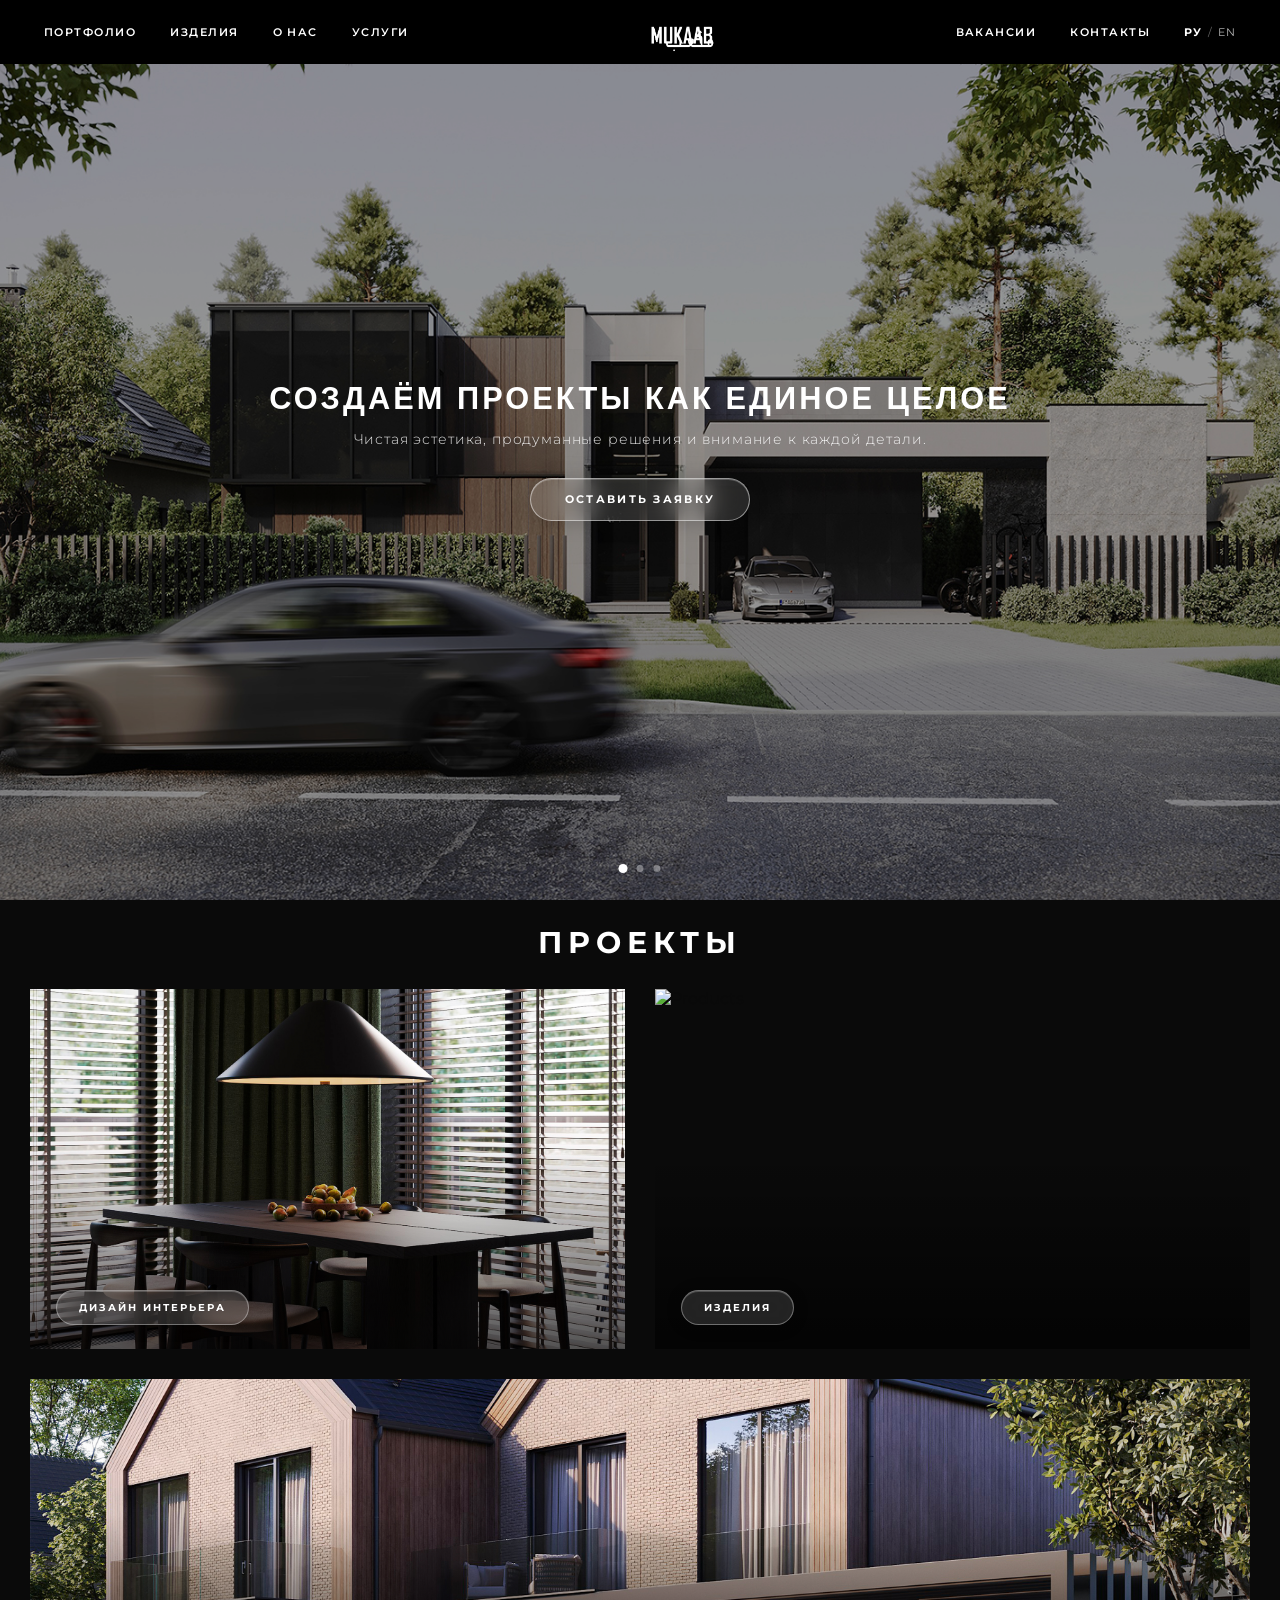
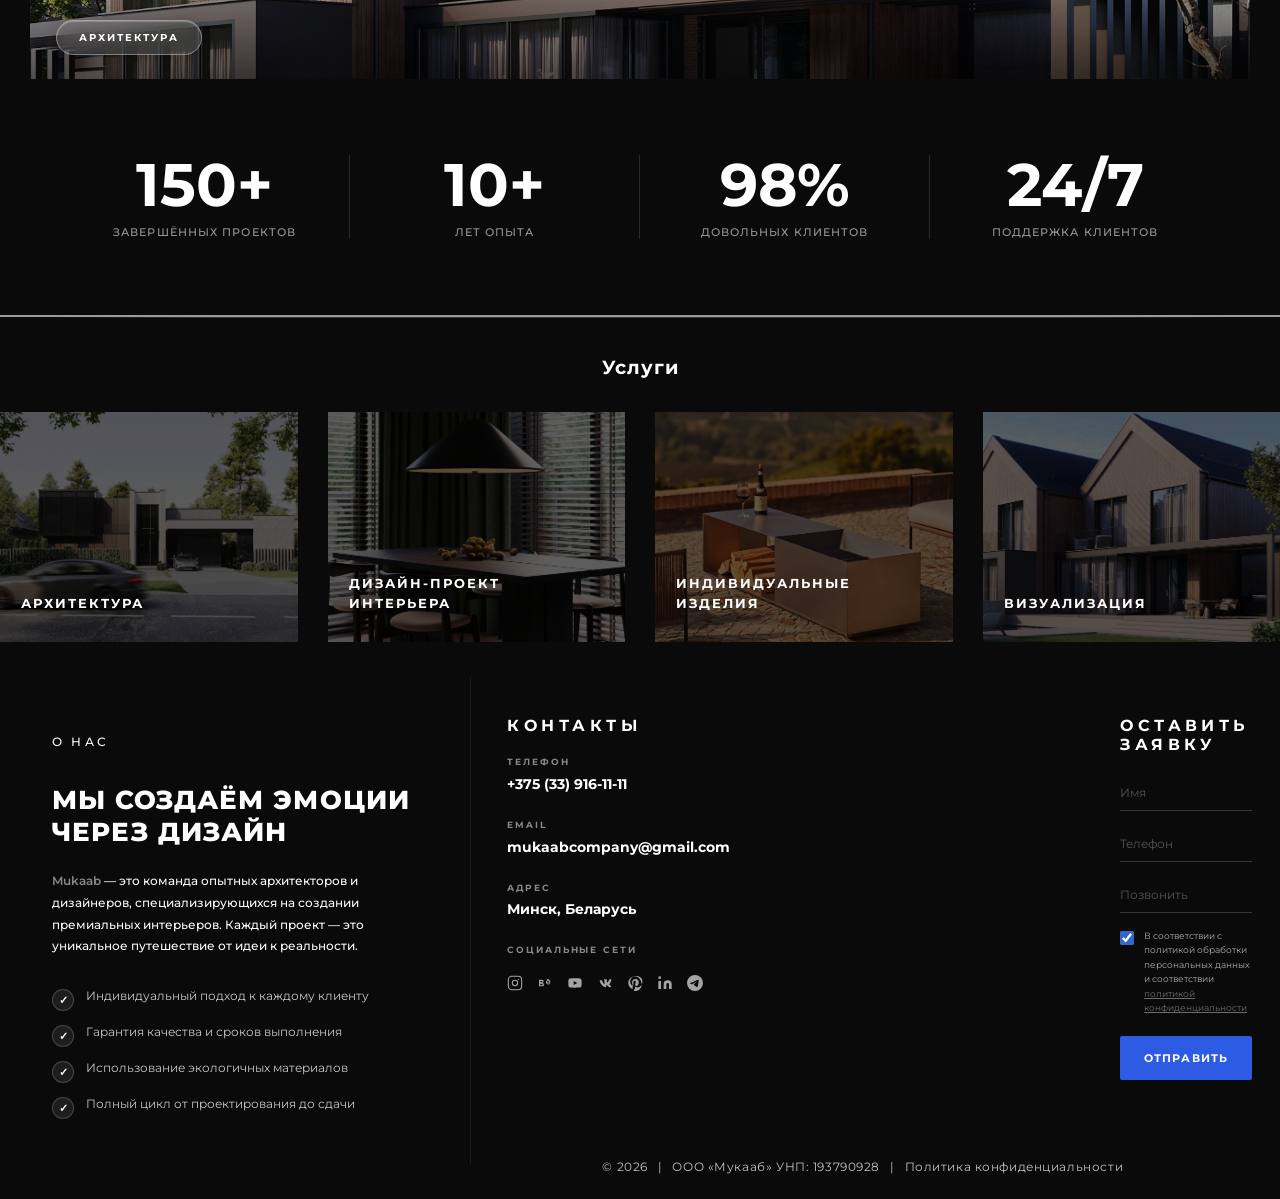
==== index.html @ abc481b8 "Rename mukaab.html to index.html" ====
<!DOCTYPE html>
<html lang="ru">
<head>
<meta charset="UTF-8">
<meta name="viewport" content="width=device-width, initial-scale=1.0">
<title>MUKAAB — Дизайн интерьеров и архитектура</title>
<link href="https://fonts.googleapis.com/css2?family=Montserrat:wght@300;400;500;600;700;800;900&family=Cormorant+Garamond:wght@300;400;500;600&display=swap" rel="stylesheet">
<link rel="stylesheet" href="style.css">
</head>
<body>

<!-- NAVBAR -->
<nav id="navbar">
  <div class="nav-left">
    <a href="#" data-i18n="nav-portfolio">Портфолио</a>
    <a href="#" data-i18n="nav-products">Изделия</a>
    <a href="#" data-i18n="nav-about">О нас</a>
    <a href="#" data-i18n="nav-services">Услуги</a>
  </div>

  <a href="#" class="nav-logo">
    <img src="LOGO-2.png" alt="MUKAAB">
  </a>

  <div class="nav-right">
    <a href="#" data-i18n="nav-vacancies">Вакансии</a>
    <a href="#" data-i18n="nav-contacts">Контакты</a>

    <span class="nav-lang">
      <span class="lang-btn active" onclick="changeLanguage('ru')">РУ</span>
      <span class="nav-divider"> / </span>
      <span class="lang-btn" onclick="changeLanguage('en')">EN</span>
    </span>
  </div>
</nav>

<!-- HERO -->
<!-- HERO -->
<section class="hero" id="hero">

  <!-- SLIDES -->
  <div class="hero-slides" id="heroSlides">

    <!-- Slide 1 -->
    <div class="hero-slide"
         style="background-image: url('1.png.jpg');">
    </div>

    <!-- Slide 2 -->
    <div class="hero-slide"
         style="background-image: url('2.jpg');">
    </div>

    <!-- Slide 3 -->
    <div class="hero-slide"
         style="background-image: url('3.jpg');">
    </div>

  </div>

  <!-- ONE CONTENT -->
  <div class="hero-content">

    <h1 data-i18n="hero-title">
      СОЗДАЁМ ПРОЕКТЫ  КАК ЕДИНОЕ ЦЕЛОЕ 
    </h1>

    <p data-i18n="hero-sub">
      Чистая эстетика, продуманные решения и внимание к каждой детали.
    </p>

    <a href="#"
       class="btn-outline"
       data-i18n="hero-btn">
       Оставить заявку →
    </a>

  </div>

  <!-- DOTS -->
  <div class="hero-dots">

    <div class="hero-dot active"
         onclick="goSlide(0)">
    </div>

    <div class="hero-dot"
         onclick="goSlide(1)">
    </div>

    <div class="hero-dot"
         onclick="goSlide(2)">
    </div>

  </div>

</section>

<!-- PROJECTS -->
<section class="projects-section">

  <!-- TITLE -->
  <h2 class="section-title"
      data-i18n="projects-heading">
      Проекты
  </h2>

  <!-- GRID -->
  <div class="projects-grid">

    <!-- PROJECT 1 -->
    <div class="project-card">

      <img src="5.jpg" alt="Interior Design">

      <div class="project-label"
           data-i18n="label-interior">
           Дизайн интерьера →
      </div>

    </div>

    <!-- PROJECT 2 -->
    <div class="project-card">

      <img src="2.jpg" alt="Products">

      <div class="project-label"
           data-i18n="label-products">
           Изделия →
      </div>

    </div>

    <!-- PROJECT 3 -->
    <div class="project-card">

      <img src="3.jpg" alt="Architecture">

      <div class="project-label"
           data-i18n="label-arch">
           Архитектура →
      </div>

    </div>

  </div>

</section>

<!-- STATS -->
<section class="stats-section">

  <div class="stat-item stat-divider">

    <h2>150+</h2>

    <p data-i18n="stat-projects">
      Завершённых проектов
    </p>

  </div>

  <div class="stat-item stat-divider">

    <h2>10+</h2>

    <p data-i18n="stat-years">
      Лет опыта
    </p>

  </div>

  <div class="stat-item stat-divider">

    <h2>98%</h2>

    <p data-i18n="stat-clients">
      Довольных клиентов
    </p>

  </div>

  <div class="stat-item">

    <h2>24/7</h2>

    <p data-i18n="stat-support">
      Поддержка клиентов
    </p>

  </div>

</section>

<!-- STATS-SERVICES DIVIDER -->
<div style="background:var(--black);padding:0;">

  <div style="
    height:1px;
    background:linear-gradient(
      to right,
      transparent,
      rgba(255,255,255,0.18) 15%,
      rgba(255,255,255,0.18) 85%,
      transparent
    );
    margin:0 40px;
  "></div>

</div>

<!-- SERVICES -->
<section class="services-section">

  <!-- TITLE -->
  <div class="services-header"
       data-i18n="services-heading">
       Услуги
  </div>

  <!-- GRID -->
  <div class="services-grid">

    <!-- CARD 1 -->
    <div class="service-card"
         style="background-image:url('1.png.jpg');">

      <h3 data-i18n="svc-arch">
        Архитектура
      </h3>

     
    </div>

    <!-- CARD 2 -->
    <div class="service-card"
         style="background-image:url('5.jpg');">

      <h3 data-i18n="svc-interior">
        Дизайн интерьера
      </h3>

    
    </div>

    <!-- CARD 3 -->
    <div class="service-card"
         style="background-image:url('Open Fire - Röshults.jpg');">

      <h3 data-i18n="svc-custom">
        Индивидуальные изделия
      </h3>

    
    </div>

    <!-- CARD 4 -->
    <div class="service-card"
         style="background-image:url('3.jpg');">

      <h3 data-i18n="svc-visual">
        Визуализация
      </h3>

    
    </div>

  </div>

</section>
<!-- ABOUT + CONTACTS -->
<div class="bottom-section">

  <!-- ABOUT -->
  <div class="about-col">

    <p class="col-label"
       data-i18n="about-label">
       О нас
    </p>

    <h2 data-i18n="about-title">
      Мы создаём эмоции через дизайн
    </h2>

    <p data-i18n="about-desc">
      <strong>Mukaab</strong> — это команда опытных архитекторов и дизайнеров, специализирующихся на создании премиальных интерьеров. Каждый проект — это уникальное путешествие от идеи к реальности.
    </p>

    <ul class="checklist">

      <li>
        <span class="check-icon">✓</span>

        <span data-i18n="check-1">
          Индивидуальный подход к каждому клиенту
        </span>
      </li>

      <li>
        <span class="check-icon">✓</span>

        <span data-i18n="check-2">
          Гарантия качества и сроков выполнения
        </span>
      </li>

      <li>
        <span class="check-icon">✓</span>

        <span data-i18n="check-3">
          Использование экологичных материалов
        </span>
      </li>

      <li>
        <span class="check-icon">✓</span>

        <span data-i18n="check-4">
          Полный цикл от проектирования до сдачи
        </span>
      </li>

    </ul>

  </div>

  <!-- CONTACTS -->
  <div class="contacts-col">

    <!-- LEFT -->
    <div class="contacts-info">

      <p class="col-label"
         data-i18n="contacts-label">
         Контакты
      </p>

      <!-- PHONE -->
      <div class="contact-block">

        <p class="clabel"
           data-i18n="clabel-phone">
           Телефон
        </p>

        <a href="tel:+375339161111">
          +375 (33) 916-11-11
        </a>

      </div>

      <!-- EMAIL -->
      <div class="contact-block">

        <p class="clabel"
           data-i18n="clabel-email">
           Email
        </p>

        <a href="mailto:mukaabcompany@gmail.com">
          mukaabcompany@gmail.com
        </a>

      </div>

      <!-- ADDRESS -->
      <div class="contact-block">

        <p class="clabel"
           data-i18n="clabel-address">
           Адрес
        </p>

        <p data-i18n="address-val">
          Минск, Беларусь
        </p>

      </div>

      <!-- SOCIAL -->
      <div class="contact-block">

        <p class="clabel"
           data-i18n="clabel-social">
           Социальные сети
        </p>

        <div class="contact-block">

          
        
          <div class="social-row">

            <a href="https://www.instagram.com/mukaab_company" class="social-icon" target="_blank" title="Instagram">
              <svg viewBox="0 0 24 24" fill="none" stroke="currentColor" stroke-width="1.6" stroke-linecap="round" stroke-linejoin="round" width="16" height="16"><rect x="2" y="2" width="20" height="20" rx="5"/><circle cx="12" cy="12" r="4"/><circle cx="17.5" cy="6.5" r="1" fill="currentColor" stroke="none"/></svg>
            </a>
          
            <a href="https://www.behance.net/mukaab_company" class="social-icon" title="Behance">
              <svg viewBox="0 0 24 24" fill="currentColor" width="16" height="16"><path d="M7.5 11.5c1.38 0 2.5-.9 2.5-2.25S8.88 7 7.5 7H3v10h4.8c1.5 0 2.7-1.02 2.7-2.5 0-1.4-1.1-3-3-3zm-.3 4H5v-2.5h2.2c.7 0 1.3.45 1.3 1.25S7.9 15.5 7.2 15.5zM5 10.5V9h2.2c.6 0 1.05.4 1.05 1s-.45.5-1.05.5H5zm9.5-4.5h4v1h-4V6zm-1 5c0-2.2 1.6-3.5 3.5-3.5 2 0 3.3 1.4 3.3 3.7H15c.1 1 .9 1.5 1.8 1.5.7 0 1.2-.3 1.5-.8l1.4.8c-.6 1-1.7 1.6-2.9 1.6-2 0-3.3-1.4-3.3-3.3zm1.5-.5h3c-.1-.9-.7-1.4-1.5-1.4-.8 0-1.4.5-1.5 1.4z"/></svg>
            </a>
            <a href="https://www.youtube.com/@mukaab_architects" class="social-icon" title="YouTube">
              <svg viewBox="0 0 24 24" fill="currentColor" width="16" height="16"><path d="M21.8 8s-.2-1.4-.8-2c-.8-.8-1.7-.8-2.1-.9C16.2 5 12 5 12 5s-4.2 0-6.9.1c-.4.1-1.3.1-2.1.9-.6.6-.8 2-.8 2S2 9.6 2 11.2v1.5c0 1.6.2 3.2.2 3.2s.2 1.4.8 2c.8.8 1.8.8 2.3.8C6.8 18.9 12 19 12 19s4.2 0 6.9-.2c.4-.1 1.3-.1 2.1-.9.6-.6.8-2 .8-2s.2-1.6.2-3.2v-1.5C22 9.6 21.8 8 21.8 8zM10 15V9l5.5 3-5.5 3z"/></svg>
            </a>
           
           <a href="https://vk.com/id1036147026" class="social-icon" title="VKontakte">
              <svg viewBox="0 0 24 24" fill="currentColor" width="16" height="16"><path d="M21.6 7.2c.1-.4 0-.7-.6-.7h-2c-.5 0-.7.3-.8.5 0 0-.9 2.3-2.2 3.8-.4.4-.6.6-.9.6-.1 0-.3-.2-.3-.6V7.2c0-.5-.1-.7-.6-.7H11c-.4 0-.6.3-.6.6 0 .6.9.7.9 2.3v3.5c0 .6-.1.8-.4.8-.6 0-2.2-2.3-3.1-5-.2-.5-.4-.7-.9-.7H4.8c-.5 0-.7.3-.7.5 0 .5.6 3 2.9 6.3 1.5 2.2 3.6 3.4 5.6 3.4 1.2 0 1.3-.3 1.3-.7v-1.8c0-.5.1-.6.5-.6.3 0 .8.1 2 1.4 1.4 1.4 1.6 2 2.3 2h2c.5 0 .8-.3.7-.7-.2-.5-.7-1.3-1.5-2.2-.4-.5-1-.9-1.2-1.3-.3-.4-.2-.6 0-.9 0 0 2.2-3.1 2.4-4.2z"/></svg>
            </a>
            <a href="https://pin.it/ZXfXNFaSc" class="social-icon" title="Pinterest">
              <svg viewBox="0 0 24 24" fill="currentColor" width="16" height="16"><path d="M12 2C6.5 2 2 6.5 2 12c0 4.2 2.6 7.9 6.4 9.4-.1-.8-.1-2.1.1-3l1.3-5.4s-.3-.7-.3-1.7c0-1.6.9-2.8 2.2-2.8 1 0 1.5.8 1.5 1.7 0 1-.7 2.6-1 4.1-.3 1.2.6 2.2 1.8 2.2 2.1 0 3.7-2.2 3.7-5.5 0-2.9-2-4.9-4.9-4.9-3.3 0-5.3 2.5-5.3 5.1 0 1 .4 2 .9 2.6.1.1.1.2.1.4l-.3 1.4c-.1.3-.3.4-.5.3-1.8-.8-2.9-3.5-2.9-5.6 0-4.5 3.3-8.7 9.5-8.7 5 0 8.8 3.5 8.8 8.2 0 4.8-3.1 8.8-7.3 8.8-1.4 0-2.8-.7-3.2-1.6l-.9 3.2c-.3 1.2-1.1 2.7-1.7 3.6.6.2 1.3.3 2 .3 5.5 0 10-4.5 10-10S17.5 2 12 2z"/></svg>
            </a>
            <a href="https://www.linkedin.com/company/mukaab%D9%85%DA%A9%D8%B9%D8%A8/" class="social-icon" title="LinkedIn">
              <svg viewBox="0 0 24 24" fill="currentColor" width="16" height="16"><path d="M16 8a6 6 0 0 1 6 6v7h-4v-7a2 2 0 0 0-2-2 2 2 0 0 0-2 2v7h-4v-7a6 6 0 0 1 6-6zM2 9h4v12H2z"/><circle cx="4" cy="4" r="2"/></svg>
            </a>
            <a href="t.me/mukaab_company" class="social-icon" target="_blank" title="Telegram">
              <svg viewBox="0 0 24 24" fill="currentColor" width="16" height="16"><path d="M11.944 0A12 12 0 0 0 0 12a12 12 0 0 0 12 12 12 12 0 0 0 12-12A12 12 0 0 0 12 0a12 12 0 0 0-.056 0zm4.962 7.224c.1-.002.321.023.465.14a.506.506 0 0 1 .171.325c.016.093.036.306.02.472-.18 1.898-.962 6.502-1.36 8.627-.168.9-.499 1.201-.82 1.23-.696.065-1.225-.46-1.9-.902-1.056-.693-1.653-1.124-2.678-1.8-1.185-.78-.417-1.21.258-1.91.177-.184 3.247-2.977 3.307-3.23.007-.032.014-.15-.056-.212s-.174-.041-.249-.024c-.106.024-1.793 1.14-5.061 3.345-.48.33-.913.49-1.302.48-.428-.008-1.252-.241-1.865-.44-.752-.245-1.349-.374-1.297-.789.027-.216.325-.437.893-.663 3.498-1.524 5.83-2.529 6.998-3.014 3.332-1.386 4.025-1.627 4.476-1.635z"/></svg>
            </a>
          </div>
        </div>

      </div>

    </div>

    <!-- FORM -->
    <div class="form-col">

      <p class="col-label"
         data-i18n="form-label">
         Оставить заявку
      </p>

      <form class="contact-form"
            onsubmit="return false;">

        <input type="text"
               data-i18n="ph-name"
               placeholder="Имя">

        <input type="tel"
               data-i18n="ph-phone"
               placeholder="Телефон">

        <select>

          <option value=""
                  disabled
                  selected
                  data-i18n="opt-call">
                  Позвонить
          </option>

          <option data-i18n="opt-call">
            Позвонить
          </option>

          <option data-i18n="opt-write">
            Написать
          </option>

        </select>

        <div class="agree-row">

          <input type="checkbox"
                 id="agree"
                 checked>

          <label for="agree"
                 data-i18n="agree-text">

            В соответствии с политикой обработки персональных данных и соответствии
            <a href="#">
              политикой конфиденциальности
            </a>

          </label>

        </div>

        <button type="submit"
                class="btn-submit"
                data-i18n="btn-submit">

                Отправить

        </button>

      </form>

    </div>
    <footer>
      <p>© 2026</p>
      <p>|</p>
    
      <p>ООО «Мукааб» УНП: 193790928</p>  
      <p>|</p>
    
      <a href="#">Политика конфиденциальности</a>
    </footer>
<script src="script.js"></script>
</body>
</body>
</html>
---- style.css ----
*, *::before, *::after { box-sizing: border-box; margin: 0; padding: 0; }
:root {
  --black: #0a0a0a;
  --dark: #111;
  --dark2: #1a1a1a;
  --white: #fff;
  --gray: #888;
  --border: rgba(255,255,255,0.12);
  --accent: #c8a96e;
}
html { scroll-behavior: smooth; }
body { font-family: 'Montserrat', sans-serif; background: var(--white); color: var(--black); overflow-x: hidden; }

/* ── NAVBAR ── */
nav {
  position: fixed;
  top: 0;
  left: 0;
  right: 0;

  z-index: 1000;

  display: flex;
  align-items: center;
  justify-content: space-between;

  padding: 0 44px;

  height: 64px;

  background: #000;

  transition:
    background 0.4s ease,
    backdrop-filter 0.4s ease,
    box-shadow 0.4s ease;
}

/* NAV ON SCROLL */
nav.scrolled {
  background: rgba(10,10,10,0.78);

  backdrop-filter: blur(18px);
  -webkit-backdrop-filter: blur(18px);

  border-bottom: 1px solid rgba(255,255,255,0.08);

  box-shadow: 0 8px 32px rgba(0,0,0,0.35);
}

/* LEFT / RIGHT MENU */
.nav-left,
.nav-right {
  display: flex;
  gap: 34px;
  align-items: center;
}

/* MENU LINKS */
.nav-left a,
.nav-right a {
  color: #fff;

  text-decoration: none;

  font-size: 10.5px;
  font-weight: 600;

  letter-spacing: 0.14em;

  text-transform: uppercase;

  opacity: 1;

  transition:
    opacity 0.3s,
    color 0.3s;
}

/* KEEP WHITE ON SCROLL */
nav.scrolled .nav-left a,
nav.scrolled .nav-right a {
  color: #fff;
  opacity: 1;
}

/* HOVER */
.nav-left a:hover,
.nav-right a:hover {
  opacity: 1;
  color: #fff;
}

/* LOGO */
.nav-logo img {
  height: 240px;

  display: block;

  opacity: 1;

  filter: brightness(3);

  transition:
    height 0.35s ease,
    opacity 0.4s ease,
    filter 0.4s ease;
}

/* LOGO ON SCROLL */
nav.scrolled .nav-logo img {
  opacity: 1;

  filter: brightness(3);
}

/* EN VERSION */
.nav-logo.lang-en img {
  height: 320px;
}

/* LANGUAGE SWITCH */
.nav-lang {
  font-size: 10.5px;

  letter-spacing: 0.08em;

  color: rgba(255,255,255,0.7);

  cursor: pointer;

  user-select: none;
}

.nav-lang span.lang-btn {
  cursor: pointer;

  transition:
    color 0.2s,
    font-weight 0.2s;
}

.nav-lang span.lang-btn.active {
  color: #fff;

  font-weight: 700;
}

.nav-lang span.lang-btn:hover {
  color: #fff;
}

.nav-divider {
  color: rgba(255,255,255,0.4);

  margin: 0 2px;
}
/* ── HERO SLIDER ── */
.hero {
  position: relative; width: 100%; height: 100vh; min-height: 560px;
  overflow: hidden;
}
.hero-slides { display: flex; width: 300%; height: 100%; transition: transform 0.9s cubic-bezier(0.77,0,0.175,1); }
.hero-slide {
  width: calc(100% / 3); height: 100%; flex-shrink: 0;
  background-size: cover; background-position: center; position: relative;
}
.hero-slide::after { content: ''; position: absolute; inset: 0; background: rgba(0,0,0,0.38); }
.hero-content {
  position: absolute; inset: 0; z-index: 2;
  display: flex; flex-direction: column; align-items: center; justify-content: center;
  text-align: center; padding: 0 24px;
}
.hero-content h1 {
  font-size:   clamp(20px, 2.4vw, 40px);; font-weight: 800;  font-family: Calibri, sans-serif;
  letter-spacing: 0.1em; text-transform:uppercase;; color: var(--white);
  margin-bottom: 12px; line-height: 1.3;
}
.hero-content p {
  font-size: 14px; font-weight: 300; color: rgba(255, 255, 255, 0.877);
  letter-spacing: 0.06em; margin-bottom: 30px;
}
.btn-outline {
  display: inline-flex; align-items: center; gap: 12px;
  border: 1px solid rgba(255,255,255,0.5); color: var(--white);
  text-decoration: none; font-size: 10.5px; font-weight: 700;
  letter-spacing: 0.22em; text-transform: uppercase; padding: 14px 34px;
  border-radius: 100px;
  background: rgba(255,255,255,0.13);
  backdrop-filter: blur(14px);
  -webkit-backdrop-filter: blur(14px);
  box-shadow: 0 2px 20px rgba(0,0,0,0.18), inset 0 1px 0 rgba(255,255,255,0.22);
  transition: background 0.28s, color 0.28s, border-color 0.28s, box-shadow 0.28s;
}
.btn-outline:hover {
  background: rgba(255,255,255,0.22);
  color: var(--white);
  border-color: rgba(255,255,255,0.7);
  box-shadow: 0 6px 30px rgba(0,0,0,0.25), inset 0 1px 0 rgba(255,255,255,0.35);
}
.hero-dots {
  position: absolute; bottom: 28px; left: 50%; transform: translateX(-50%);
  z-index: 10; display: flex; gap: 10px;
}
.hero-dot {
  width: 7px; height: 7px; border-radius: 50%;
  background: rgba(255,255,255,0.35); cursor: pointer;
  transition: background 0.3s, transform 0.3s;
}
.hero-dot.active { background: var(--white); transform: scale(1.3); }

/* ── PROJECTS ── */
.projects-section { background: var(--black); padding: 64px 0 0; }
.section-title {
  text-align: center;

  font-size: 30px;

  font-weight: 700;

  letter-spacing: 0.2em;

  text-transform: uppercase;

  color: var(--white);

  margin-bottom: 28px;

  padding-top: -40px;
  margin-top: -40px;
}

.projects-grid {
  display: grid;
  grid-template-columns: 1fr 1fr;
  grid-template-rows: 360px 300px;

  gap: 30px;

  padding: 0 30px;

  background: var(--black);
}

.project-card { position: relative; overflow: hidden; cursor: pointer; }
.project-card:nth-child(3) { grid-column: 1 / -1; }
.project-card img { width: 100%; height: 100%; object-fit: cover; display: block; transition: transform 0.7s ease; }
.project-card:hover img { transform: scale(1.05); }
.project-card::after { content: ''; position: absolute; inset: 0; background: linear-gradient(to top, rgba(0,0,0,0.65) 0%, transparent 55%); }
.project-label {
  position: absolute; bottom: 24px; left: 26px; z-index: 2;
  display: inline-flex; align-items: center; gap: 10x; color: var(--white);
  font-size: 10px; font-weight: 700; letter-spacing: 0.2em; text-transform: uppercase;
  padding: 10px 22px; border-radius: 100px;
  border: 1px solid rgba(255,255,255,0.35);
  background: rgba(255,255,255,0.12);
  backdrop-filter: blur(12px);
  -webkit-backdrop-filter: blur(12px);
  box-shadow: 0 2px 16px rgba(0,0,0,0.2), inset 0 1px 0 rgba(255,255,255,0.2);
  transition: background 0.25s, border-color 0.25s;
}
.project-card:hover .project-label {
  background: rgba(255,255,255,0.2);
  border-color: rgba(255,255,255,0.6);
}

/* ── STATS ── */
.stats-section {
  background: var(--black); padding: 76px 60px;
  display: grid; grid-template-columns: repeat(4, 1fr); text-align: center; border-bottom: 2px solid rgba(255, 255, 255, 0.59);
}
.stat-divider { border-right: 1px solid rgba(255,255,255,0.130); }
.stat-item { padding: 0 20px; }
.stat-item h2 { font-size: clamp(40px, 5vw, 60px); font-weight: 00; color: var(--white); line-height: 1; margin-bottom: 10px; }
.stat-item p { font-size: 11px; font-weight: 500; letter-spacing: 0.1em; color: rgba(255, 255, 255, 0.582); text-transform: uppercase; }

/* ── SERVICES ── */
.services-section { background: var(--black); }
.services-header {
  background: var(--black); text-align: center;
  padding: 38px 0 30px;
  font-size: 19px; font-weight: 700; color: var(--white); letter-spacing: 0.04em;
}

/* Сетка карточек услуг — чёрная разделительная полоса через gap */
.services-grid {
  display: grid;
  grid-template-columns: repeat(4, 1fr);
  gap: 30px;                    /* ← вот она, чёрная полоса */
  padding: 0;
  background: var(--black);   /* фон сетки = цвет полосы */
  border-top: 3px solid var(--black);
}

.service-card {
  position: relative;
  overflow: hidden;
  padding: 32px 28px;
  display: flex;
  flex-direction: column;
  justify-content: flex-end;
  align-items: flex-start;
  min-height: 230px;
  background-size: cover;
  background-position: center;
  transition: transform 0.4s ease;
  border: none; /* убран старый border-right — разделение через gap */
}

.service-card::before {
  content: ''; position: absolute; inset: 0;
  background: rgba(0,0,0,0.62);
  transition: background 0.3s ease;
}
.service-card:hover::before { background: rgba(0,0,0,0.45); }
.service-card:hover { transform: scale(1.01); }
.service-card h3 {
  position: relative;
  z-index: 1;

  font-size: 12.5px;
  font-weight: 700;
  letter-spacing: 0.16em;
  text-transform: uppercase;
  color: var(--white);

  line-height: 1.6;

  margin-bottom: 14px;

  top: 18px;
  left: -7px;
}
.btn-service { position: relative; z-index: 1; }
.btn-service {
  display: inline-block; border: 1px solid rgba(255,255,255,0.22); color: var(--white);
  font-size: 9.5px; font-weight: 700; letter-spacing: 0.18em; text-transform: uppercase;
  padding: 11px 22px; text-decoration: none; width: fit-content;
  border-radius: 100px;
  background: rgba(255,255,255,0.07);
  backdrop-filter: blur(10px);
  -webkit-backdrop-filter: blur(10px);
  box-shadow: inset 0 1px 0 rgba(255,255,255,0.12);
  transition: border-color 0.25s, background 0.25s, box-shadow 0.25s;
}
.btn-service:hover {
  border-color: rgba(255,255,255,0.7);
  background: rgba(255,255,255,0.18);
  box-shadow: 0 4px 24px rgba(0,0,0,0.25), inset 0 1px 0 rgba(255,255,255,0.3);
  color: var(--white);
}

/* ── BOTTOM: ABOUT + CONTACTS ── */
.bottom-section {
  display: grid;
  grid-template-columns: 1fr 1fr;
  background: var(--black);
  border-top: none;
}
.about-col {
  position: relative;
  padding: 80px 52px;
}

.about-col::after {
  content: '';

  position: absolute;

  top: 35px;
  right: 0;

  width: 1px;
  height: calc(100% - 70px);

  background: rgba(255,255,255,0.07);
}
.col-label {
  font-size: 16px;
  font-weight: 700;
  letter-spacing: 0.28em;
  text-transform: uppercase;
  color: var(--gray);

  margin-top: 10px;
  margin-bottom: 22px;
}
.about-col h2 { font-size: clamp(18px, 2.2vw, 26px); font-weight: 800; color: var(--white); text-transform: uppercase; letter-spacing: 0.04em; margin-bottom: 22px; line-height: 1.25; }
.about-col > p { font-size: 11.5px; color: rgba(255, 255, 255, 0.986); line-height: 1.9; margin-bottom: 30px; font-weight: 500; }
.about-col > p strong { color: rgba(255, 255, 255, 0.507); font-weight: 600; }
.checklist { list-style: none; display: flex; flex-direction: column; gap: 13px; }
.checklist li { display: flex; align-items: flex-start; gap: 12px; font-size: 11.5px; color: rgba(255, 255, 255, 0.774); font-weight: 400; line-height: 1.5; }
.check-icon {
  width: 22px; height: 22px; min-width: 22px; border-radius: 50%;
  background: rgba(255,255,255,0.08); border: 1px solid rgba(255,255,255,0.18);
  display: flex; align-items: center; justify-content: center;
  font-size: 11px; color: var(--white); font-weight: 700; margin-top: 1px;
}
.contacts-col { display: grid; grid-template-columns: 1fr 1fr; }
.contacts-info {
  padding: 64px 36px;
  border-right: none;
}
.contacts-info .col-label { color: var(--white); }
.contact-block { margin-bottom: 26px; }
.contact-block .clabel { font-size: 8.5px; font-weight: 700; letter-spacing: 0.22em; text-transform: uppercase; color: var(--gray); margin-bottom: 6px; }
.contact-block a, .contact-block p { font-size: 13.5px; font-weight: 700; color: var(--white); text-decoration: none; display: block; line-height: 1.4; }
.contact-block a:hover { color: var(--accent); }
.social-row { display: flex; gap: 14px; flex-wrap: wrap; margin-top: 10px; }
.social-row a { color: rgba(255, 255, 255, 0.63); font-size: 20px; text-decoration: none; transition: color 0.2s; display: flex; align-items: center; justify-content: center; }
.social-row a:hover { color: var(--white); }
.form-col { padding: 64px 28px 64px 28px; }
.form-col .col-label { color: var(--white); }
.contact-form { display: flex; flex-direction: column; gap: 16px; }
.contact-form input, .contact-form select {
  background: transparent; border: none; border-bottom: 1px solid rgba(255,255,255,0.18);
  color: var(--white); font-family: 'Montserrat', sans-serif; font-size: 11.5px;
  padding: 10px 0; outline: none; transition: border-color 0.2s; width: 100%;
}
.contact-form input::placeholder { color: rgba(255,255,255,0.3); }
.contact-form input:focus { border-color: rgba(255,255,255,0.55); }
.contact-form select { color: rgba(255,255,255,0.3); appearance: none; cursor: pointer; }
.contact-form select option { background: #1a1a1a; color: white; }
.agree-row { display: flex; gap: 10px; align-items: flex-start; }
.agree-row input[type=checkbox] { width: 14px; min-width: 14px; height: 14px; margin-top: 2px; accent-color: #3366cc; border: none; padding: 0; }
.agree-row label { font-size: 8.5px; color: rgba(255, 255, 255, 0.658); line-height: 1.7; }
.agree-row label a { color: rgba(255,255,255,0.4); }
.btn-submit {
  background: #2d5be3; color: var(--white); border: none;
  font-family: 'Montserrat', sans-serif; font-size: 11px; font-weight: 700;
  letter-spacing: 0.1em; padding: 15px 24px; cursor: pointer; text-transform: uppercase;
  width: 100%; margin-top: 4px; transition: background 0.2s; border-radius: 2px;
}
.btn-submit:hover { background: #2450cc; }

footer {
  display: flex;
  align-items: center;
  justify-content: flex-start;

  gap: 10px;

  flex-wrap: nowrap;
  white-space: nowrap;

  padding-left: 100px;

  position: relative;
  top: -15px;
}

footer p,
footer a {
  font-size: 11.5px;
  color: rgba(255, 255, 255, 0.753);

  text-decoration: none;
  letter-spacing: 0.05em;

  margin: 0;

  position: relative;
  left: 31px;
  
}

footer a:hover {
  color: rgba(255, 255, 255, 0.781);
}
/* ── RESPONSIVE ── */
@media (max-width: 960px) {
  nav { padding: 0 22px; }
  .projects-grid { grid-template-columns: 1fr; grid-template-rows: repeat(3, 260px); }
  .project-card:nth-child(3) { grid-column: 1; }
  .stats-section { grid-template-columns: 1fr 1fr; padding: 50px 24px; gap: 30px; }
  .stat-divider { border-right: none; }
  .services-grid { grid-template-columns: 1fr 1fr; }
  .bottom-section { grid-template-columns: 1fr; }
  .about-col { border-right: none; border-bottom: 1px solid rgba(255,255,255,0.07); }
  .contacts-col { grid-template-columns: 1fr; }
  .contacts-info { border-right: none; border-bottom: 1px solid rgba(255,255,255,0.07); }
}
@media (max-width: 600px) {
  .nav-left, .nav-right { display: none; }
  .stats-section { grid-template-columns: 1fr 1fr; }
  .services-grid { grid-template-columns: 1fr; }
  .about-col, .contacts-info, .form-col { padding: 40px 22px; }
  footer { flex-direction: column; gap: 10px; text-align: center; }
}
.social-row {
  display: flex;
  gap: 14px;
  flex-wrap: wrap;

  margin-top: 18px;
}
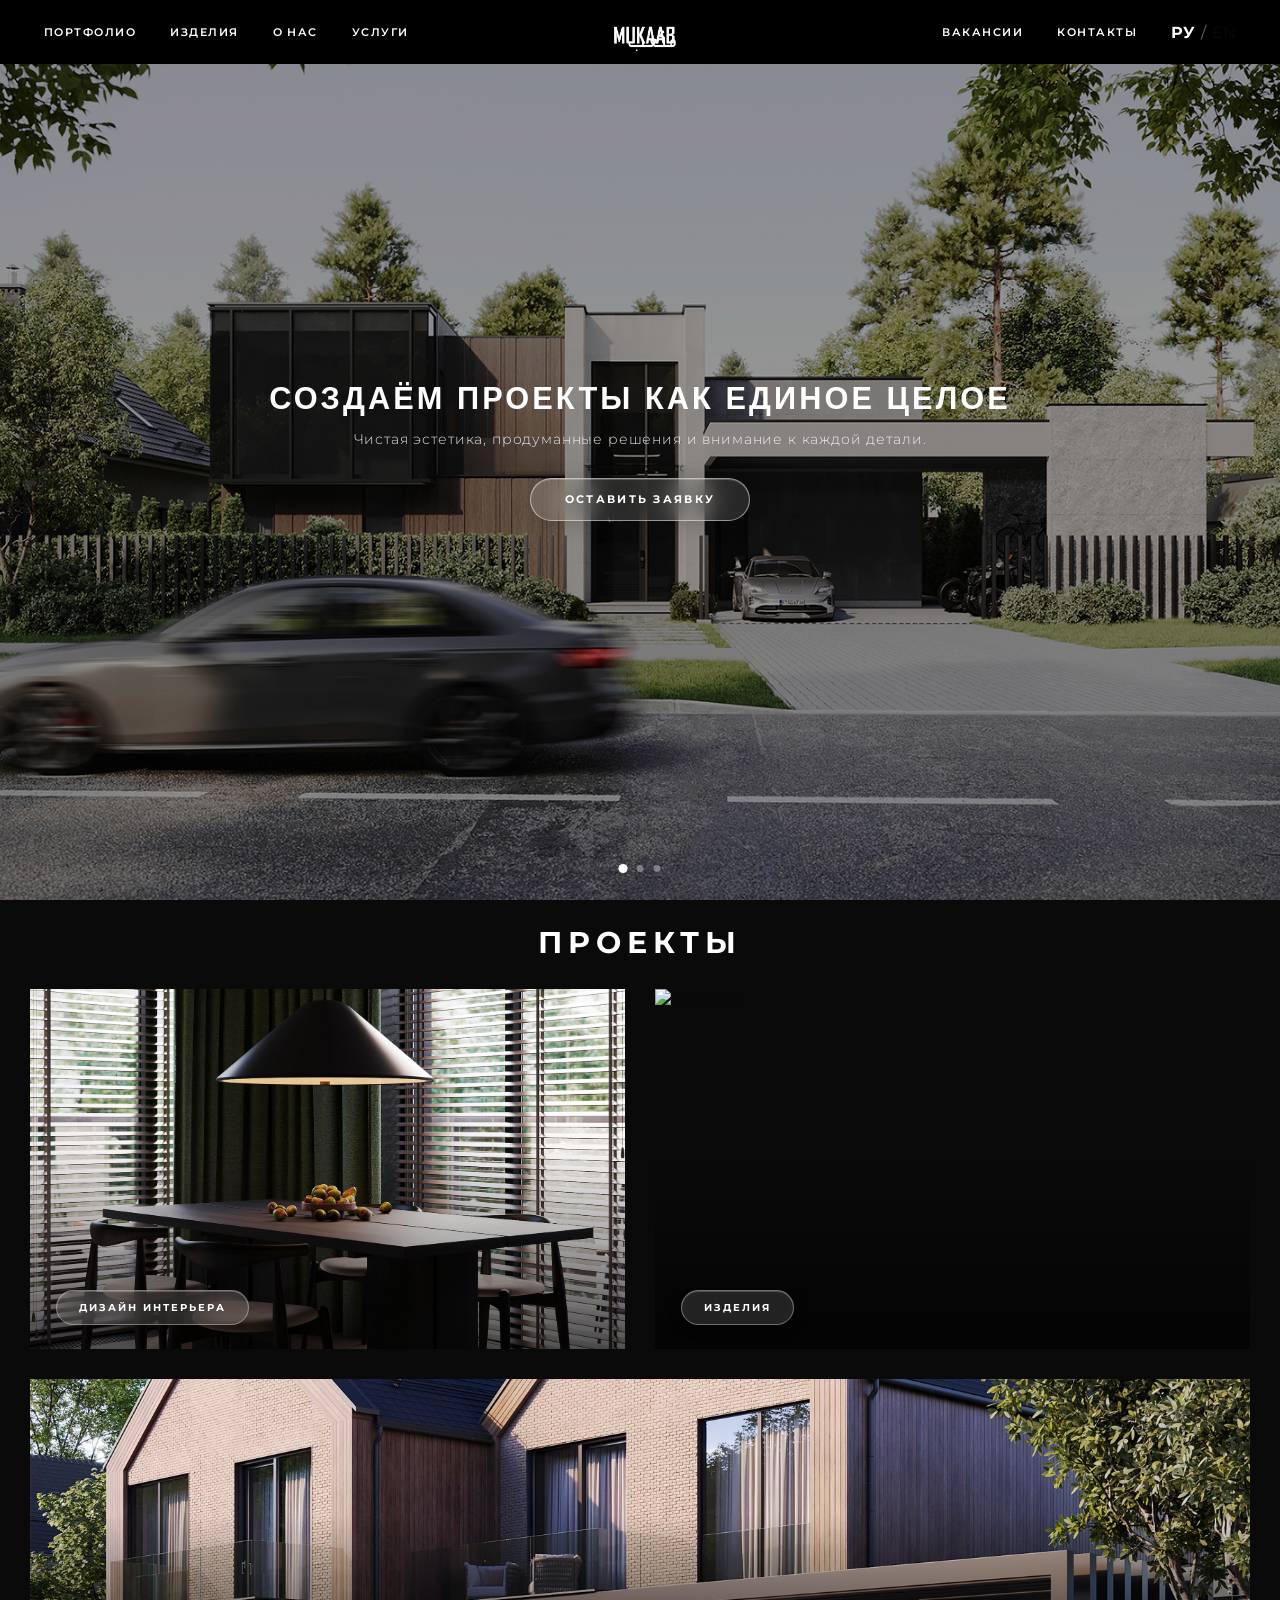
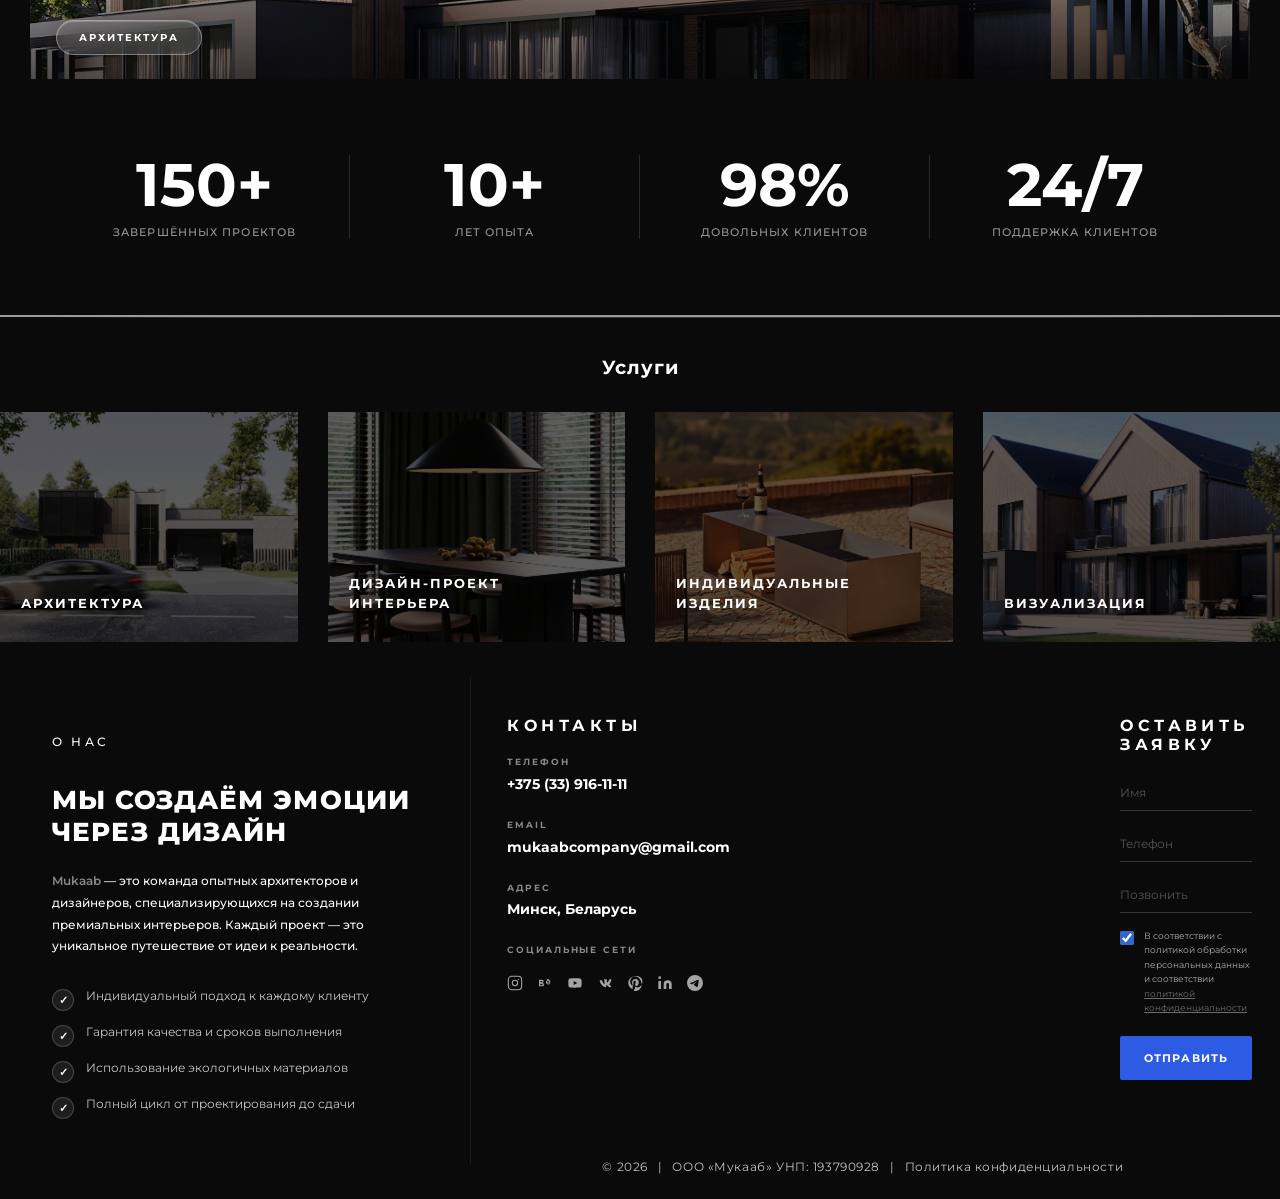
==== commit d360263b: "Update index.html" ====
--- a/index.html
+++ b/index.html
@@ -72,7 +72,7 @@
     <a href="#"
        class="btn-outline"
        data-i18n="hero-btn">
-       Оставить заявку →
+      НАПИСАТЬ НАМ →
     </a>
 
   </div>
--- a/style.css
+++ b/style.css
@@ -91,6 +91,17 @@
   color: #fff;
 }
 
+/* LOGO CONTAINER */
+.nav-logo {
+  position: absolute;
+
+  left: 50%;
+
+  transform: translateX(-50%);
+
+  margin-left: 5px;
+}
+
 /* LOGO */
 .nav-logo img {
   height: 240px;
@@ -106,32 +117,6 @@
     opacity 0.4s ease,
     filter 0.4s ease;
 }
-
-/* LOGO ON SCROLL */
-nav.scrolled .nav-logo img {
-  opacity: 1;
-
-  filter: brightness(3);
-}
-
-/* EN VERSION */
-.nav-logo.lang-en img {
-  height: 320px;
-}
-
-/* LANGUAGE SWITCH */
-.nav-lang {
-  font-size: 10.5px;
-
-  letter-spacing: 0.08em;
-
-  color: rgba(255,255,255,0.7);
-
-  cursor: pointer;
-
-  user-select: none;
-}
-
 .nav-lang span.lang-btn {
   cursor: pointer;
 
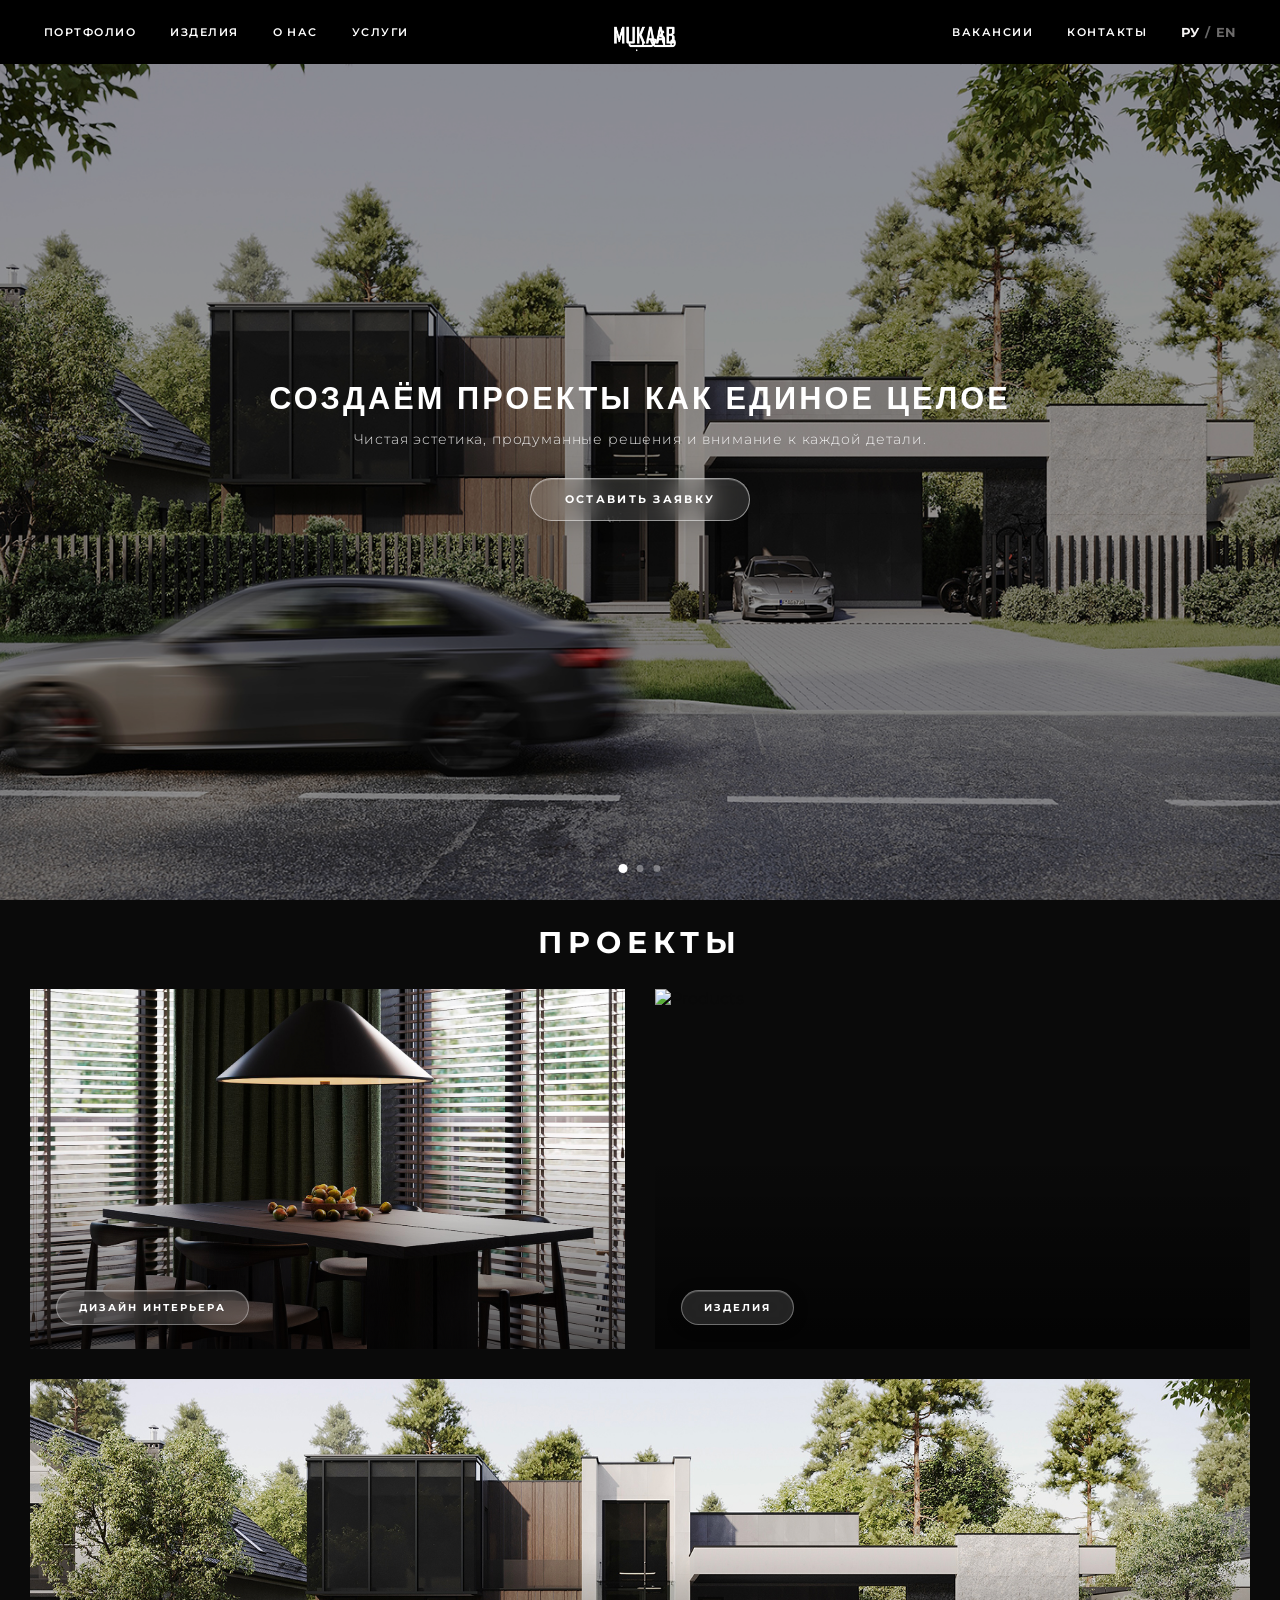
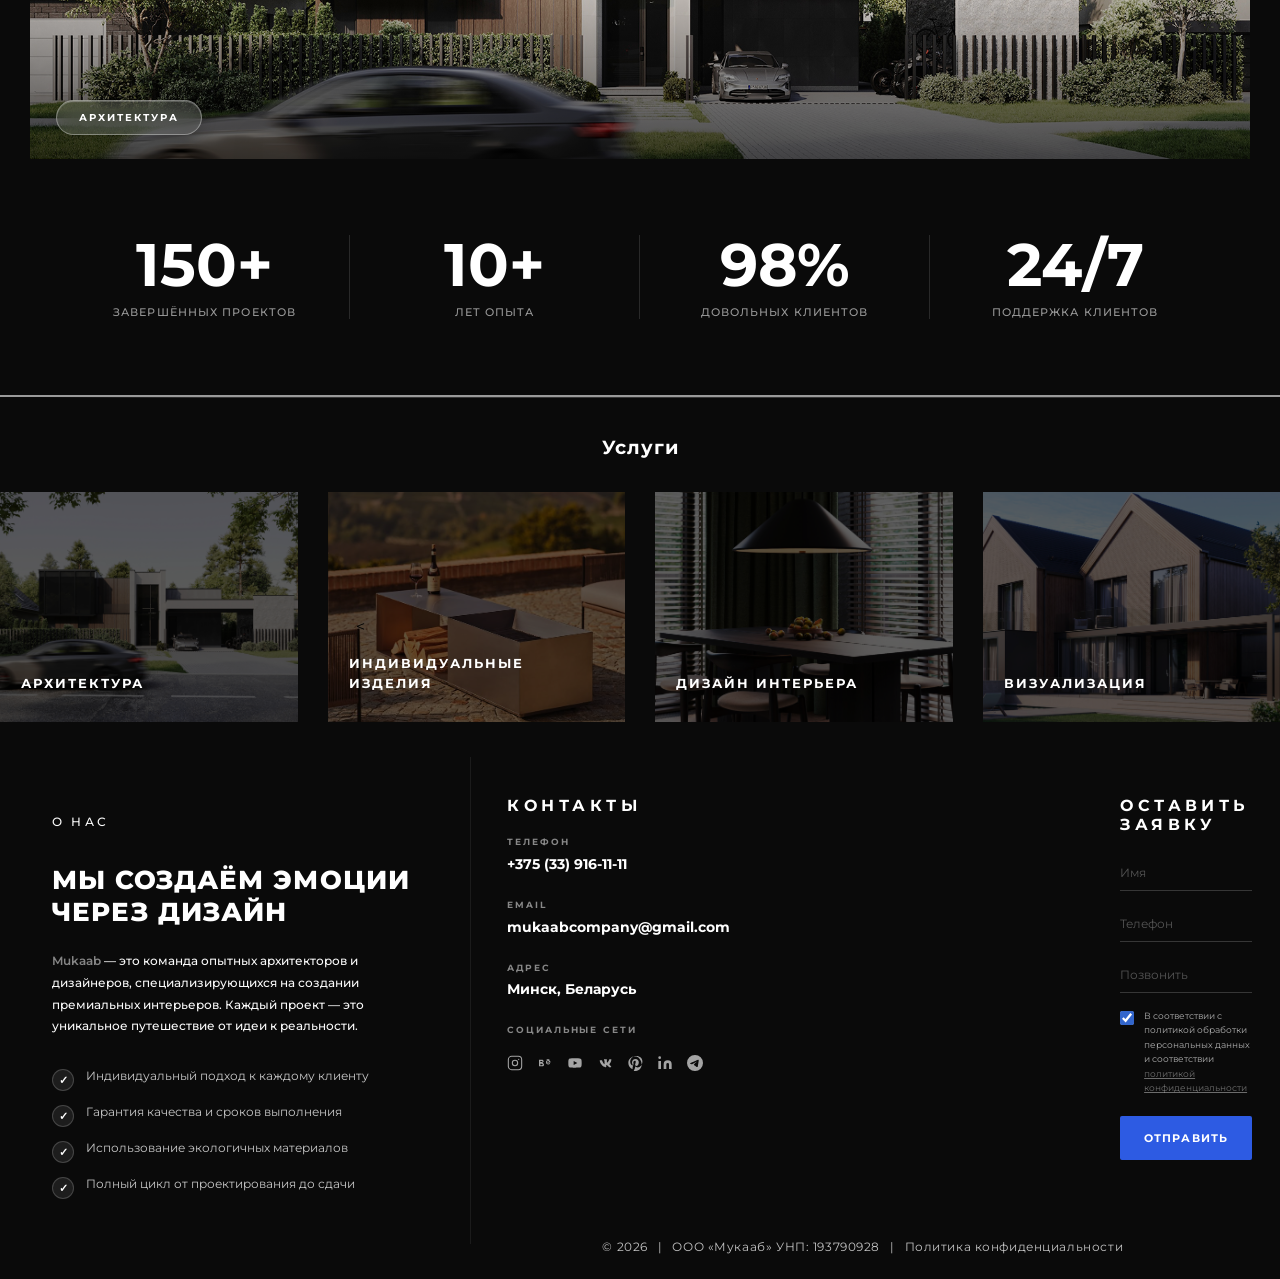
==== commit 602cbe21: "Update index.html" ====
--- a/index.html
+++ b/index.html
@@ -72,7 +72,7 @@
     <a href="#"
        class="btn-outline"
        data-i18n="hero-btn">
-      НАПИСАТЬ НАМ →
+       Написать нам  → 
     </a>
 
   </div>
@@ -135,7 +135,7 @@
     <!-- PROJECT 3 -->
     <div class="project-card">
 
-      <img src="3.jpg" alt="Architecture">
+      <img src="1.png.jpg" alt="Architecture">
 
       <div class="project-label"
            data-i18n="label-arch">
@@ -227,7 +227,7 @@
          style="background-image:url('1.png.jpg');">
 
       <h3 data-i18n="svc-arch">
-        Архитектура
+        Архитектура 
       </h3>
 
      
@@ -235,21 +235,19 @@
 
     <!-- CARD 2 -->
     <div class="service-card"
-         style="background-image:url('5.jpg');">
-
-      <h3 data-i18n="svc-interior">
-        Дизайн интерьера
+          style="background-image:url('Open Fire - Röshults.jpg');">
+         <<h3 data-i18n="svc-custom">
+        Индивидуальные изделия
       </h3>
-
     
     </div>
 
     <!-- CARD 3 -->
     <div class="service-card"
-         style="background-image:url('Open Fire - Röshults.jpg');">
+    style="background-image:url('5.jpg');">
 
       <h3 data-i18n="svc-custom">
-        Индивидуальные изделия
+        Дизайн интерьера
       </h3>
 
     
--- a/style.css
+++ b/style.css
@@ -117,8 +117,16 @@
     opacity 0.4s ease,
     filter 0.4s ease;
 }
+.nav-lang {
+  font-size: 13px;
+
+  font-weight: 700;
+}
+
 .nav-lang span.lang-btn {
   cursor: pointer;
+
+  color: #e9e6e677;
 
   transition:
     color 0.2s,
@@ -126,15 +134,14 @@
 }
 
 .nav-lang span.lang-btn.active {
-  color: #fff;
+  color: #f5f3f3;
 
   font-weight: 700;
 }
 
 .nav-lang span.lang-btn:hover {
-  color: #fff;
-}
-
+  color: #cfcece;
+}
 .nav-divider {
   color: rgba(255,255,255,0.4);
 
@@ -218,7 +225,7 @@
 .projects-grid {
   display: grid;
   grid-template-columns: 1fr 1fr;
-  grid-template-rows: 360px 300px;
+  grid-template-rows: 360px 380px;
 
   gap: 30px;
 
@@ -478,4 +485,4 @@
   flex-wrap: wrap;
 
   margin-top: 18px;
-}+}
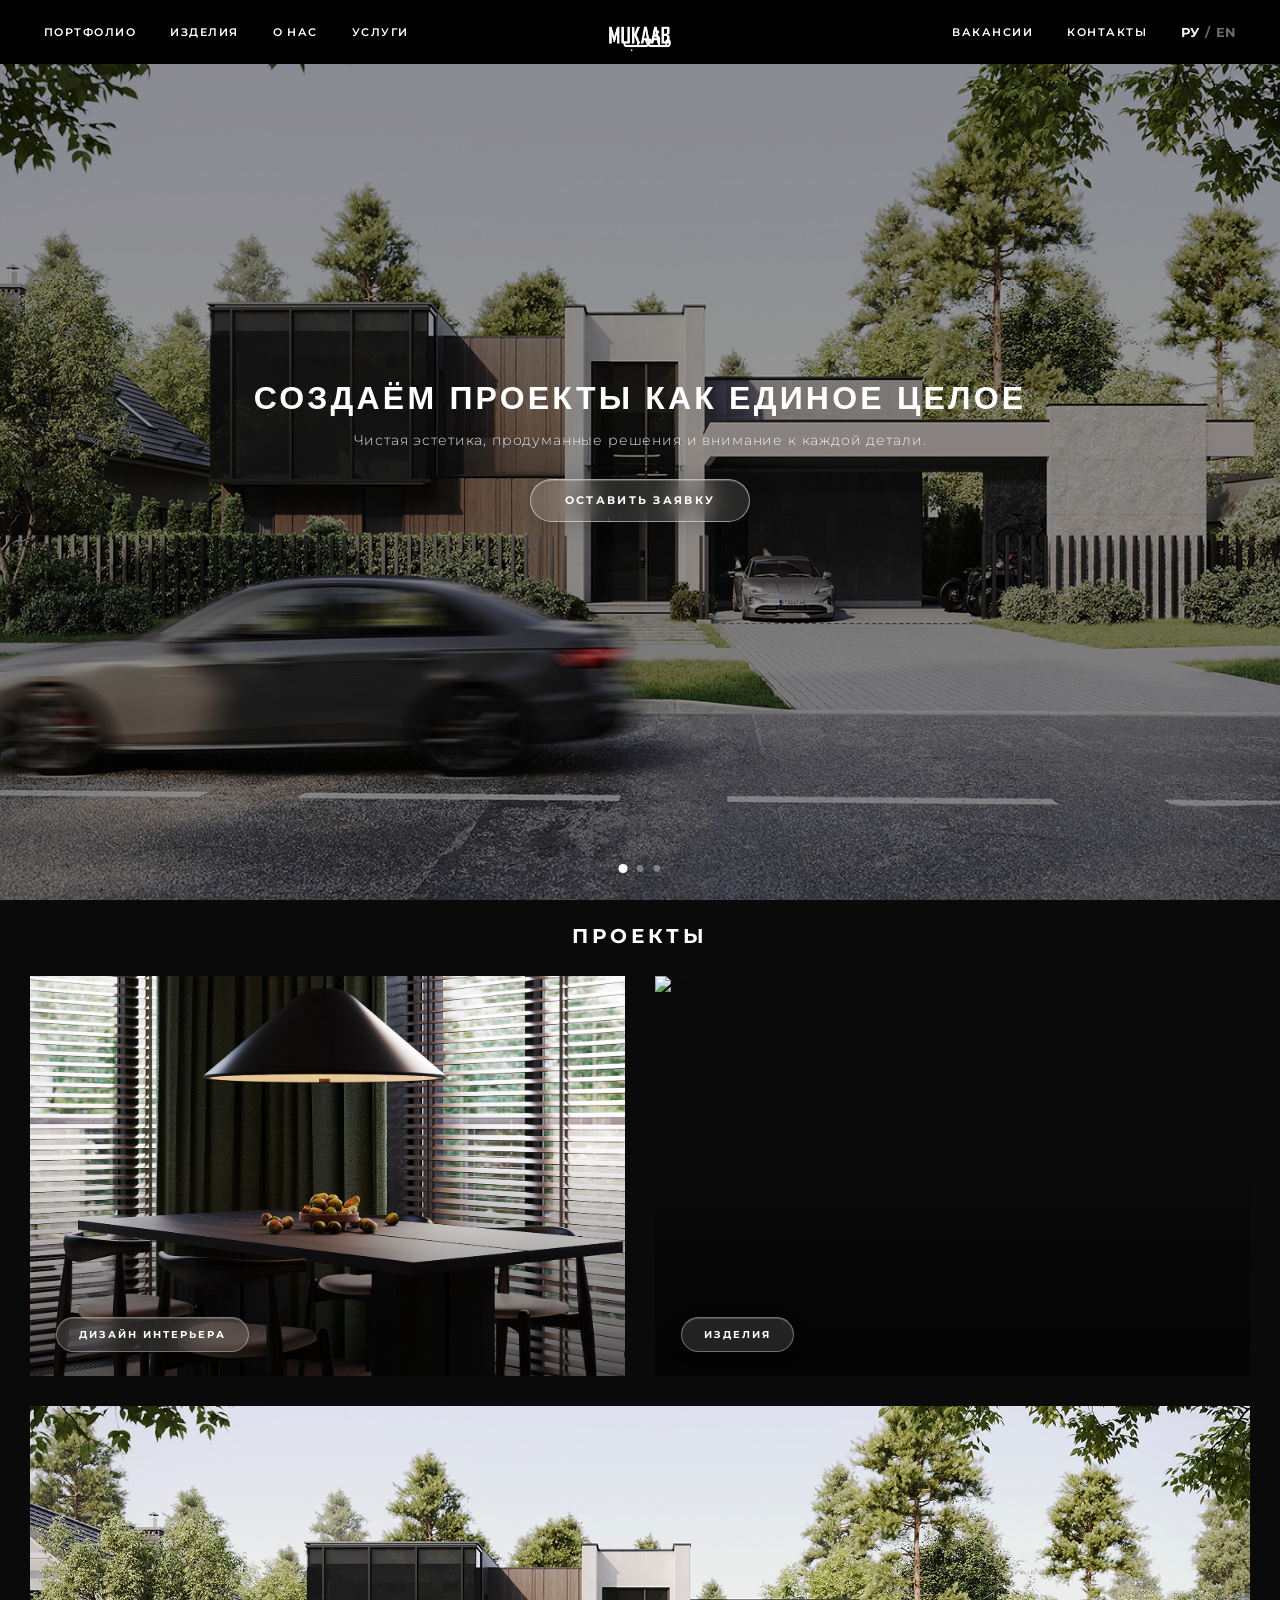
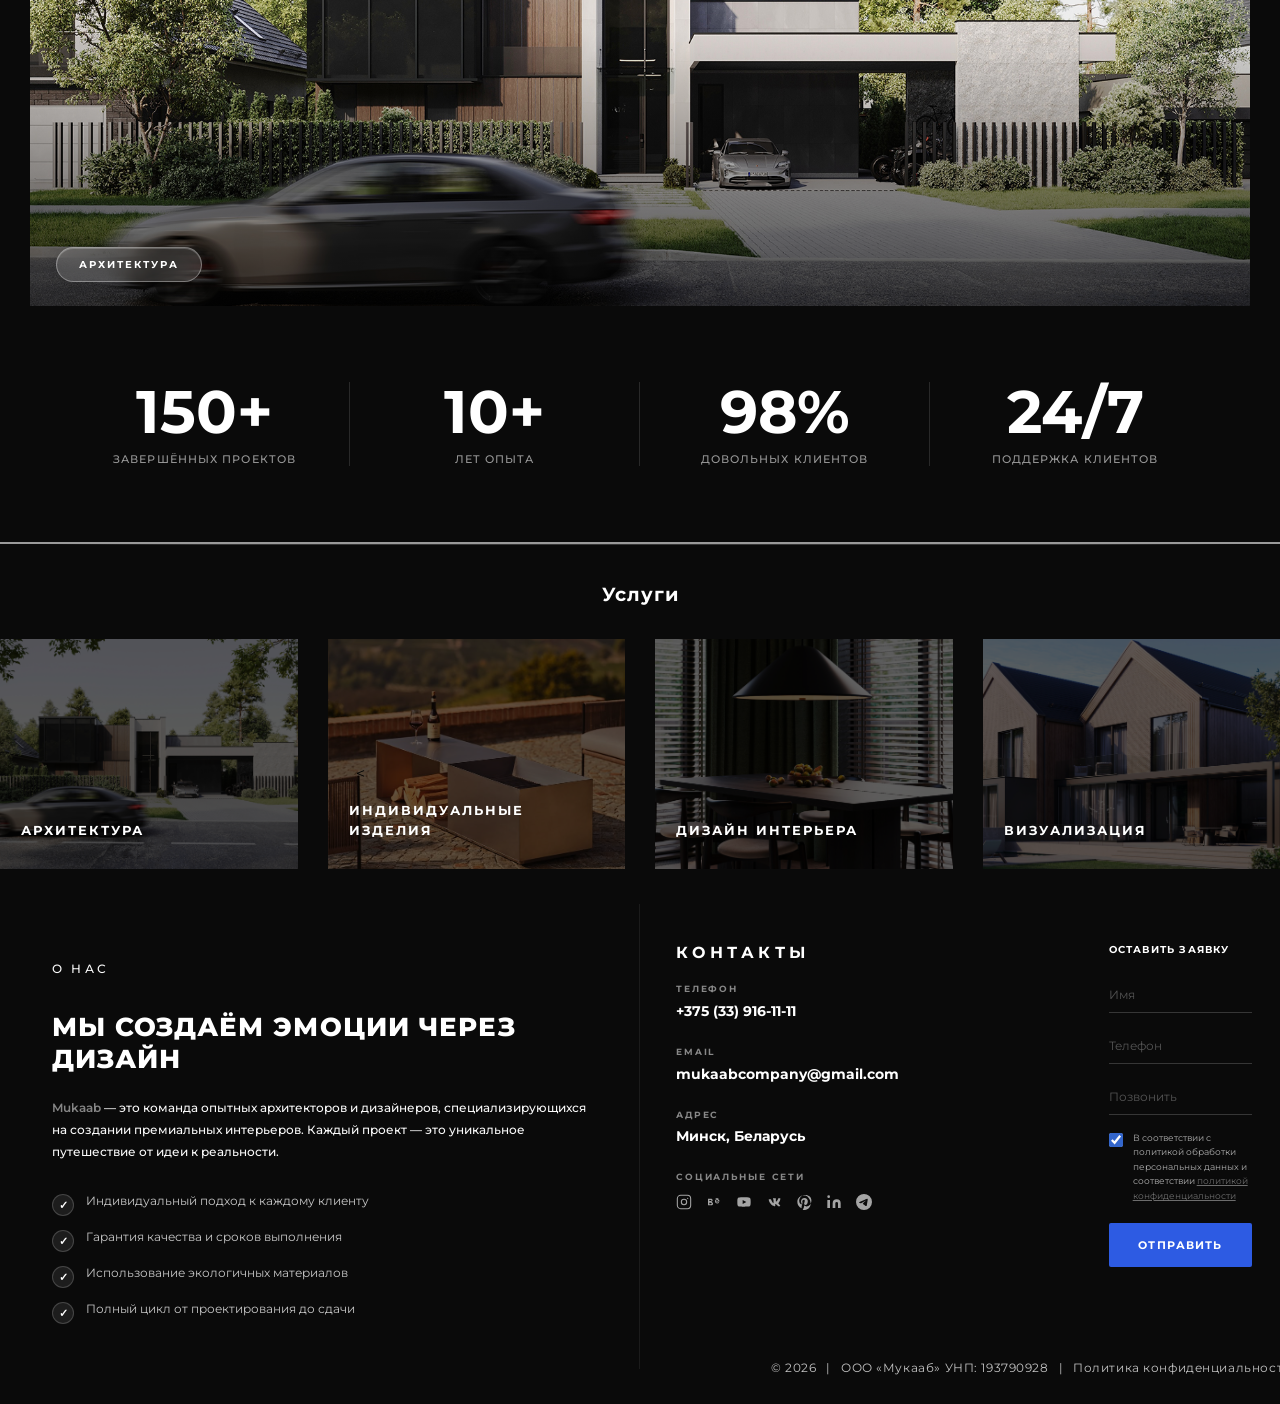
==== commit 95695223: "Update index.html" ====
--- a/index.html
+++ b/index.html
@@ -11,11 +11,19 @@
 
 <!-- NAVBAR -->
 <nav id="navbar">
+
+  <!-- MOBILE BURGER -->
+  <div class="burger" id="burger">
+    <span></span>
+    <span></span>
+    <span></span>
+  </div>
+
   <div class="nav-left">
-    <a href="#" data-i18n="nav-portfolio">Портфолио</a>
-    <a href="#" data-i18n="nav-products">Изделия</a>
-    <a href="#" data-i18n="nav-about">О нас</a>
-    <a href="#" data-i18n="nav-services">Услуги</a>
+    <a href="#">Портфолио</a>
+    <a href="#">Изделия</a>
+    <a href="#">О нас</a>
+    <a href="#">Услуги</a>
   </div>
 
   <a href="#" class="nav-logo">
@@ -23,15 +31,16 @@
   </a>
 
   <div class="nav-right">
-    <a href="#" data-i18n="nav-vacancies">Вакансии</a>
-    <a href="#" data-i18n="nav-contacts">Контакты</a>
+    <a href="#">Вакансии</a>
+    <a href="#">Контакты</a>
 
     <span class="nav-lang">
-      <span class="lang-btn active" onclick="changeLanguage('ru')">РУ</span>
+      <span class="lang-btn active">РУ</span>
       <span class="nav-divider"> / </span>
-      <span class="lang-btn" onclick="changeLanguage('en')">EN</span>
+      <span class="lang-btn">EN</span>
     </span>
   </div>
+
 </nav>
 
 <!-- HERO -->
--- a/style.css
+++ b/style.css
@@ -12,8 +12,10 @@
 body { font-family: 'Montserrat', sans-serif; background: var(--white); color: var(--black); overflow-x: hidden; }
 
 /* ── NAVBAR ── */
+
 nav {
   position: fixed;
+
   top: 0;
   left: 0;
   right: 0;
@@ -21,7 +23,9 @@
   z-index: 1000;
 
   display: flex;
+
   align-items: center;
+
   justify-content: space-between;
 
   padding: 0 44px;
@@ -37,10 +41,12 @@
 }
 
 /* NAV ON SCROLL */
+
 nav.scrolled {
   background: rgba(10,10,10,0.78);
 
   backdrop-filter: blur(18px);
+
   -webkit-backdrop-filter: blur(18px);
 
   border-bottom: 1px solid rgba(255,255,255,0.08);
@@ -49,14 +55,20 @@
 }
 
 /* LEFT / RIGHT MENU */
+
 .nav-left,
 .nav-right {
   display: flex;
+
   gap: 34px;
+
   align-items: center;
+
+  position: static;
 }
 
 /* MENU LINKS */
+
 .nav-left a,
 .nav-right a {
   color: #fff;
@@ -64,6 +76,7 @@
   text-decoration: none;
 
   font-size: 10.5px;
+
   font-weight: 600;
 
   letter-spacing: 0.14em;
@@ -78,20 +91,25 @@
 }
 
 /* KEEP WHITE ON SCROLL */
+
 nav.scrolled .nav-left a,
 nav.scrolled .nav-right a {
   color: #fff;
+
   opacity: 1;
 }
 
 /* HOVER */
+
 .nav-left a:hover,
 .nav-right a:hover {
   opacity: 1;
+
   color: #fff;
 }
 
-/* LOGO CONTAINER */
+/* LOGO */
+
 .nav-logo {
   position: absolute;
 
@@ -99,10 +117,9 @@
 
   transform: translateX(-50%);
 
-  margin-left: 5px;
-}
-
-/* LOGO */
+  margin-left: 0;
+}
+
 .nav-logo img {
   height: 240px;
 
@@ -117,6 +134,9 @@
     opacity 0.4s ease,
     filter 0.4s ease;
 }
+
+/* LANGUAGE */
+
 .nav-lang {
   font-size: 13px;
 
@@ -142,10 +162,121 @@
 .nav-lang span.lang-btn:hover {
   color: #cfcece;
 }
+
 .nav-divider {
   color: rgba(255,255,255,0.4);
 
   margin: 0 2px;
+}
+
+/* ── BURGER ── */
+
+.burger {
+  display: none;
+
+  width: 30px;
+
+  height: 22px;
+
+  position: absolute;
+
+  right: 20px;
+
+  top: 20px;
+
+  z-index: 2000;
+
+  cursor: pointer;
+}
+
+.burger span {
+  display: block;
+
+  width: 100%;
+
+  height: 2px;
+
+  background: #fff;
+
+  margin-bottom: 6px;
+
+  transition: 0.3s;
+}
+
+/* ── MOBILE ── */
+
+@media (max-width: 768px) {
+
+  nav {
+    padding: 0 18px;
+
+    height: 60px;
+  }
+
+  /* BURGER SHOW */
+
+  .burger {
+    display: block;
+  }
+
+  /* MOBILE MENU */
+
+  .nav-left,
+  .nav-right {
+    position: fixed;
+
+    top: 0;
+
+    right: -100%;
+
+    width: 260px;
+
+    height: 100vh;
+
+    background: #0a0a0a;
+
+    display: flex;
+
+    flex-direction: column;
+
+    justify-content: center;
+
+    align-items: center;
+
+    gap: 26px;
+
+    transition: right 0.4s ease;
+
+    z-index: 1500;
+  }
+
+  .nav-left.active,
+  .nav-right.active {
+    right: 0;
+  }
+
+  /* MOBILE LINKS */
+
+  .nav-left a,
+  .nav-right a {
+    font-size: 14px;
+
+    letter-spacing: 0.08em;
+
+    opacity: 1;
+  }
+
+  /* LOGO */
+
+  .nav-logo img {
+    height: 100px;
+  }
+
+  /* LANGUAGE */
+
+  .nav-lang {
+    font-size: 12px;
+  }
 }
 /* ── HERO SLIDER ── */
 .hero {
@@ -164,7 +295,7 @@
   text-align: center; padding: 0 24px;
 }
 .hero-content h1 {
-  font-size:   clamp(20px, 2.4vw, 40px);; font-weight: 800;  font-family: Calibri, sans-serif;
+  font-size: clamp(21px, 2.5vw, 42px); font-weight: 800;  font-family: Calibri, sans-serif;
   letter-spacing: 0.1em; text-transform:uppercase;; color: var(--white);
   margin-bottom: 12px; line-height: 1.3;
 }
@@ -206,7 +337,7 @@
 .section-title {
   text-align: center;
 
-  font-size: 30px;
+  font-size: 20px;
 
   font-weight: 700;
 
@@ -225,7 +356,7 @@
 .projects-grid {
   display: grid;
   grid-template-columns: 1fr 1fr;
-  grid-template-rows: 360px 380px;
+  grid-template-rows: 400px 500px;
 
   gap: 30px;
 
@@ -341,16 +472,23 @@
   box-shadow: 0 4px 24px rgba(0,0,0,0.25), inset 0 1px 0 rgba(255,255,255,0.3);
   color: var(--white);
 }
-
 /* ── BOTTOM: ABOUT + CONTACTS ── */
+
 .bottom-section {
   display: grid;
+
   grid-template-columns: 1fr 1fr;
+
   background: var(--black);
+
   border-top: none;
 }
+
+/* ABOUT */
+
 .about-col {
   position: relative;
+
   padding: 80px 52px;
 }
 
@@ -363,68 +501,351 @@
   right: 0;
 
   width: 1px;
+
   height: calc(100% - 70px);
 
   background: rgba(255,255,255,0.07);
 }
+
+/* LABELS */
+
 .col-label {
   font-size: 16px;
+
   font-weight: 700;
+
   letter-spacing: 0.28em;
+
   text-transform: uppercase;
+
   color: var(--gray);
 
   margin-top: 10px;
+
   margin-bottom: 22px;
 }
-.about-col h2 { font-size: clamp(18px, 2.2vw, 26px); font-weight: 800; color: var(--white); text-transform: uppercase; letter-spacing: 0.04em; margin-bottom: 22px; line-height: 1.25; }
-.about-col > p { font-size: 11.5px; color: rgba(255, 255, 255, 0.986); line-height: 1.9; margin-bottom: 30px; font-weight: 500; }
-.about-col > p strong { color: rgba(255, 255, 255, 0.507); font-weight: 600; }
-.checklist { list-style: none; display: flex; flex-direction: column; gap: 13px; }
-.checklist li { display: flex; align-items: flex-start; gap: 12px; font-size: 11.5px; color: rgba(255, 255, 255, 0.774); font-weight: 400; line-height: 1.5; }
+
+/* ABOUT TEXT */
+
+.about-col h2 {
+  font-size: clamp(18px, 2.2vw, 26px);
+
+  font-weight: 800;
+
+  color: var(--white);
+
+  text-transform: uppercase;
+
+  letter-spacing: 0.04em;
+
+  margin-bottom: 22px;
+
+  line-height: 1.25;
+}
+
+.about-col > p {
+  font-size: 11.5px;
+
+  color: rgba(255, 255, 255, 0.986);
+
+  line-height: 1.9;
+
+  margin-bottom: 30px;
+
+  font-weight: 500;
+}
+
+.about-col > p strong {
+  color: rgba(255, 255, 255, 0.507);
+
+  font-weight: 600;
+}
+
+/* CHECKLIST */
+
+.checklist {
+  list-style: none;
+
+  display: flex;
+
+  flex-direction: column;
+
+  gap: 13px;
+}
+
+.checklist li {
+  display: flex;
+
+  align-items: flex-start;
+
+  gap: 12px;
+
+  font-size: 11.5px;
+
+  color: rgba(255, 255, 255, 0.774);
+
+  font-weight: 400;
+
+  line-height: 1.5;
+}
+
 .check-icon {
-  width: 22px; height: 22px; min-width: 22px; border-radius: 50%;
-  background: rgba(255,255,255,0.08); border: 1px solid rgba(255,255,255,0.18);
-  display: flex; align-items: center; justify-content: center;
-  font-size: 11px; color: var(--white); font-weight: 700; margin-top: 1px;
-}
-.contacts-col { display: grid; grid-template-columns: 1fr 1fr; }
+  width: 22px;
+  height: 22px;
+  min-width: 22px;
+
+  border-radius: 50%;
+
+  background: rgba(255,255,255,0.08);
+
+  border: 1px solid rgba(255,255,255,0.18);
+
+  display: flex;
+
+  align-items: center;
+
+  justify-content: center;
+
+  font-size: 11px;
+
+  color: var(--white);
+
+  font-weight: 700;
+
+  margin-top: 1px;
+}
+
+/* CONTACTS */
+
+.contacts-col {
+  display: grid;
+
+  grid-template-columns: 1fr 1fr;
+}
+
 .contacts-info {
   padding: 64px 36px;
+
   border-right: none;
 }
-.contacts-info .col-label { color: var(--white); }
-.contact-block { margin-bottom: 26px; }
-.contact-block .clabel { font-size: 8.5px; font-weight: 700; letter-spacing: 0.22em; text-transform: uppercase; color: var(--gray); margin-bottom: 6px; }
-.contact-block a, .contact-block p { font-size: 13.5px; font-weight: 700; color: var(--white); text-decoration: none; display: block; line-height: 1.4; }
-.contact-block a:hover { color: var(--accent); }
-.social-row { display: flex; gap: 14px; flex-wrap: wrap; margin-top: 10px; }
-.social-row a { color: rgba(255, 255, 255, 0.63); font-size: 20px; text-decoration: none; transition: color 0.2s; display: flex; align-items: center; justify-content: center; }
-.social-row a:hover { color: var(--white); }
-.form-col { padding: 64px 28px 64px 28px; }
-.form-col .col-label { color: var(--white); }
-.contact-form { display: flex; flex-direction: column; gap: 16px; }
-.contact-form input, .contact-form select {
-  background: transparent; border: none; border-bottom: 1px solid rgba(255,255,255,0.18);
-  color: var(--white); font-family: 'Montserrat', sans-serif; font-size: 11.5px;
-  padding: 10px 0; outline: none; transition: border-color 0.2s; width: 100%;
-}
-.contact-form input::placeholder { color: rgba(255,255,255,0.3); }
-.contact-form input:focus { border-color: rgba(255,255,255,0.55); }
-.contact-form select { color: rgba(255,255,255,0.3); appearance: none; cursor: pointer; }
-.contact-form select option { background: #1a1a1a; color: white; }
-.agree-row { display: flex; gap: 10px; align-items: flex-start; }
-.agree-row input[type=checkbox] { width: 14px; min-width: 14px; height: 14px; margin-top: 2px; accent-color: #3366cc; border: none; padding: 0; }
-.agree-row label { font-size: 8.5px; color: rgba(255, 255, 255, 0.658); line-height: 1.7; }
-.agree-row label a { color: rgba(255,255,255,0.4); }
+
+.contacts-info .col-label {
+  color: var(--white);
+}
+
+.contact-block {
+  margin-bottom: 26px;
+}
+
+.contact-block .clabel {
+  font-size: 8.5px;
+
+  font-weight: 700;
+
+  letter-spacing: 0.22em;
+
+  text-transform: uppercase;
+
+  color: var(--gray);
+
+  margin-bottom: 6px;
+}
+
+.contact-block a,
+.contact-block p {
+  font-size: 13.5px;
+
+  font-weight: 700;
+
+  color: var(--white);
+
+  text-decoration: none;
+
+  display: block;
+
+  line-height: 1.4;
+}
+
+.contact-block a:hover {
+  color: var(--accent);
+}
+
+/* SOCIAL */
+
+.social-row {
+  display: flex;
+
+  gap: 14px;
+
+  flex-wrap: wrap;
+
+  margin-top: 10px;
+}
+
+.social-row a {
+  color: rgba(255, 255, 255, 0.63);
+
+  font-size: 20px;
+
+  text-decoration: none;
+
+  transition: color 0.2s;
+
+  display: flex;
+
+  align-items: center;
+
+  justify-content: center;
+}
+
+.social-row a:hover {
+  color: var(--white);
+}
+
+/* FORM */
+
+.form-col {
+  padding: 64px 28px;
+
+  margin-left: -180px;
+}
+
+.form-col .col-label {
+  color: var(--white);
+
+  font-size: 10px;
+
+  letter-spacing: 0.12em;
+
+  white-space: nowrap;
+}
+
+.contact-form {
+  display: flex;
+
+  flex-direction: column;
+
+  gap: 16px;
+}
+
+.contact-form input,
+.contact-form select {
+  background: transparent;
+
+  border: none;
+
+  border-bottom: 1px solid rgba(255,255,255,0.18);
+
+  color: var(--white);
+
+  font-family: 'Montserrat', sans-serif;
+
+  font-size: 11.5px;
+
+  padding: 10px 0;
+
+  outline: none;
+
+  transition: border-color 0.2s;
+
+  width: 100%;
+}
+
+.contact-form input::placeholder {
+  color: rgba(255,255,255,0.3);
+}
+
+.contact-form input:focus {
+  border-color: rgba(255,255,255,0.55);
+}
+
+.contact-form select {
+  color: rgba(255,255,255,0.3);
+
+  appearance: none;
+
+  cursor: pointer;
+}
+
+.contact-form select option {
+  background: #1a1a1a;
+
+  color: white;
+}
+
+/* AGREEMENT */
+
+.agree-row {
+  display: flex;
+
+  gap: 10px;
+
+  align-items: flex-start;
+}
+
+.agree-row input[type=checkbox] {
+  width: 14px;
+
+  min-width: 14px;
+
+  height: 14px;
+
+  margin-top: 2px;
+
+  accent-color: #3366cc;
+
+  border: none;
+
+  padding: 0;
+}
+
+.agree-row label {
+  font-size: 8.5px;
+
+  color: rgba(255, 255, 255, 0.658);
+
+  line-height: 1.7;
+}
+
+.agree-row label a {
+  color: rgba(255,255,255,0.4);
+}
+
+/* BUTTON */
+
 .btn-submit {
-  background: #2d5be3; color: var(--white); border: none;
-  font-family: 'Montserrat', sans-serif; font-size: 11px; font-weight: 700;
-  letter-spacing: 0.1em; padding: 15px 24px; cursor: pointer; text-transform: uppercase;
-  width: 100%; margin-top: 4px; transition: background 0.2s; border-radius: 2px;
-}
-.btn-submit:hover { background: #2450cc; }
-
+  background: #2d5be3;
+
+  color: var(--white);
+
+  border: none;
+
+  font-family: 'Montserrat', sans-serif;
+
+  font-size: 11px;
+
+  font-weight: 700;
+
+  letter-spacing: 0.1em;
+
+  padding: 15px 24px;
+
+  cursor: pointer;
+
+  text-transform: uppercase;
+
+  width: 100%;
+
+  margin-top: 4px;
+
+  transition: background 0.2s;
+
+  border-radius: 2px;
+}
+
+.btn-submit:hover {
+  background: #2450cc;
+}
 footer {
   display: flex;
   align-items: center;
@@ -459,30 +880,293 @@
 footer a:hover {
   color: rgba(255, 255, 255, 0.781);
 }
-/* ── RESPONSIVE ── */
-@media (max-width: 960px) {
-  nav { padding: 0 22px; }
-  .projects-grid { grid-template-columns: 1fr; grid-template-rows: repeat(3, 260px); }
-  .project-card:nth-child(3) { grid-column: 1; }
-  .stats-section { grid-template-columns: 1fr 1fr; padding: 50px 24px; gap: 30px; }
-  .stat-divider { border-right: none; }
-  .services-grid { grid-template-columns: 1fr 1fr; }
-  .bottom-section { grid-template-columns: 1fr; }
-  .about-col { border-right: none; border-bottom: 1px solid rgba(255,255,255,0.07); }
-  .contacts-col { grid-template-columns: 1fr; }
-  .contacts-info { border-right: none; border-bottom: 1px solid rgba(255,255,255,0.07); }
-}
+/* ── MOBILE NAVIGATION ── */
 @media (max-width: 600px) {
-  .nav-left, .nav-right { display: none; }
-  .stats-section { grid-template-columns: 1fr 1fr; }
-  .services-grid { grid-template-columns: 1fr; }
-  .about-col, .contacts-info, .form-col { padding: 40px 22px; }
-  footer { flex-direction: column; gap: 10px; text-align: center; }
-}
-.social-row {
-  display: flex;
-  gap: 14px;
-  flex-wrap: wrap;
-
-  margin-top: 18px;
-}
+
+  nav {
+    height: 60px;
+
+    padding: 0 10px;
+
+    display: flex;
+
+    align-items: center;
+
+    justify-content: space-between;
+  }
+
+  /* LEFT MENU */
+  .nav-left {
+    display: flex;
+
+    gap: 8px;
+
+    align-items: center;
+  }
+
+  /* RIGHT MENU */
+  .nav-right {
+    display: flex;
+
+    gap: 8px;
+
+    align-items: center;
+  }
+
+  /* MENU TEXT */
+  .nav-left a,
+  .nav-right a {
+    font-size: 7px;
+
+    letter-spacing: 0.04em;
+
+    font-weight: 600;
+
+    white-space: nowrap;
+  }
+
+  /* LANGUAGE */
+  .nav-lang {
+    font-size: 7px;
+
+    white-space: nowrap;
+  }
+
+  /* LOGO */
+  .nav-logo {
+    position: absolute;
+
+    left: 50%;
+
+    transform: translateX(-50%);
+
+    margin-left: 0;
+  }
+
+  .nav-logo img {
+    height: 85px;
+  }
+
+  /* HERO */
+  .hero-content h1 {
+    font-size: 22px;
+
+    line-height: 1.4;
+
+    letter-spacing: 0.05em;
+  }
+
+  .hero-content p {
+    font-size: 11px;
+  }
+
+  .btn-outline {
+    font-size: 8px;
+
+    padding: 12px 18px;
+  }
+
+  /* PROJECTS */
+  .projects-grid {
+    grid-template-columns: 1fr;
+
+    grid-template-rows: 220px 220px 220px;
+
+    gap: 14px;
+
+    padding: 0 14px;
+  }
+
+  .project-card:nth-child(3) {
+    grid-column: auto;
+  }
+
+  /* STATS */
+  .stats-section {
+    grid-template-columns: 1fr 1fr;
+
+    padding: 40px 16px;
+
+    gap: 20px;
+  }
+
+  .stat-item h2 {
+    font-size: 32px;
+  }
+
+  .stat-item p {
+    font-size: 9px;
+  }
+
+  /* SERVICES */
+  .services-grid {
+    grid-template-columns: 1fr;
+
+    gap: 14px;
+
+    padding: 0 14px;
+  }
+
+  .service-card {
+    min-height: 220px;
+  }
+
+  /* BOTTOM */
+  .bottom-section {
+    grid-template-columns: 1fr;
+  }
+
+  .contacts-col {
+    grid-template-columns: 1fr;
+  }
+
+  .about-col,
+  .contacts-info,
+  .form-col {
+    padding: 40px 20px;
+  }
+
+  .form-col {
+    margin-left: 0;
+  }
+
+  .about-col::after {
+    display: none;
+  }
+
+  /* TEXT */
+  .col-label {
+    font-size: 11px;
+
+    letter-spacing: 0.12em;
+  }
+
+  .about-col h2 {
+    font-size: 22px;
+  }
+
+  .about-col p,
+  .checklist li,
+  .contact-block a,
+  .contact-block p {
+    font-size: 12px;
+  }
+
+  /* FOOTER */
+  footer {
+    flex-direction: column;
+
+    gap: 8px;
+
+    align-items: center;
+
+    justify-content: center;
+
+    padding: 24px 12px;
+
+    top: 0;
+  }
+
+  footer p,
+  footer a {
+    font-size: 10px;
+
+    left: 0;
+
+    text-align: center;
+
+    white-space: normal;
+  }
+
+  /* SOCIAL */
+  .social-row {
+    justify-content: center;
+
+    gap: 16px;
+  }
+  /* ── BURGER ── */
+.burger {
+  display: none;
+
+  width: 30px;
+
+  height: 22px;
+
+  position: absolute;
+
+  right: 20px;
+
+  top: 20px;
+
+  z-index: 2000;
+
+  cursor: pointer;
+}
+
+.burger span {
+  display: block;
+
+  width: 100%;
+
+  height: 2px;
+
+  background: #fff;
+
+  margin-bottom: 6px;
+
+  transition: 0.3s;
+}
+
+/* ── MOBILE MENU ── */
+@media (max-width: 768px) {
+
+  .burger {
+    display: block;
+  }
+
+  .nav-left,
+  .nav-right {
+    position: fixed;
+
+    top: 0;
+
+    right: -100%;
+
+    width: 260px;
+
+    height: 100vh;
+
+    background: #0a0a0a;
+
+    display: flex;
+
+    flex-direction: column;
+
+    justify-content: center;
+
+    align-items: center;
+
+    gap: 26px;
+
+    transition: right 0.4s ease;
+
+    z-index: 1500;
+  }
+ 
+  .nav-left.active,
+  .nav-right.active {
+    right: 0;
+  }
+
+  .nav-left a,
+  .nav-right a {
+    font-size: 14px;
+
+    opacity: 1;
+  }
+
+  .nav-logo img {
+    height: 100px;
+  }
+}
+}
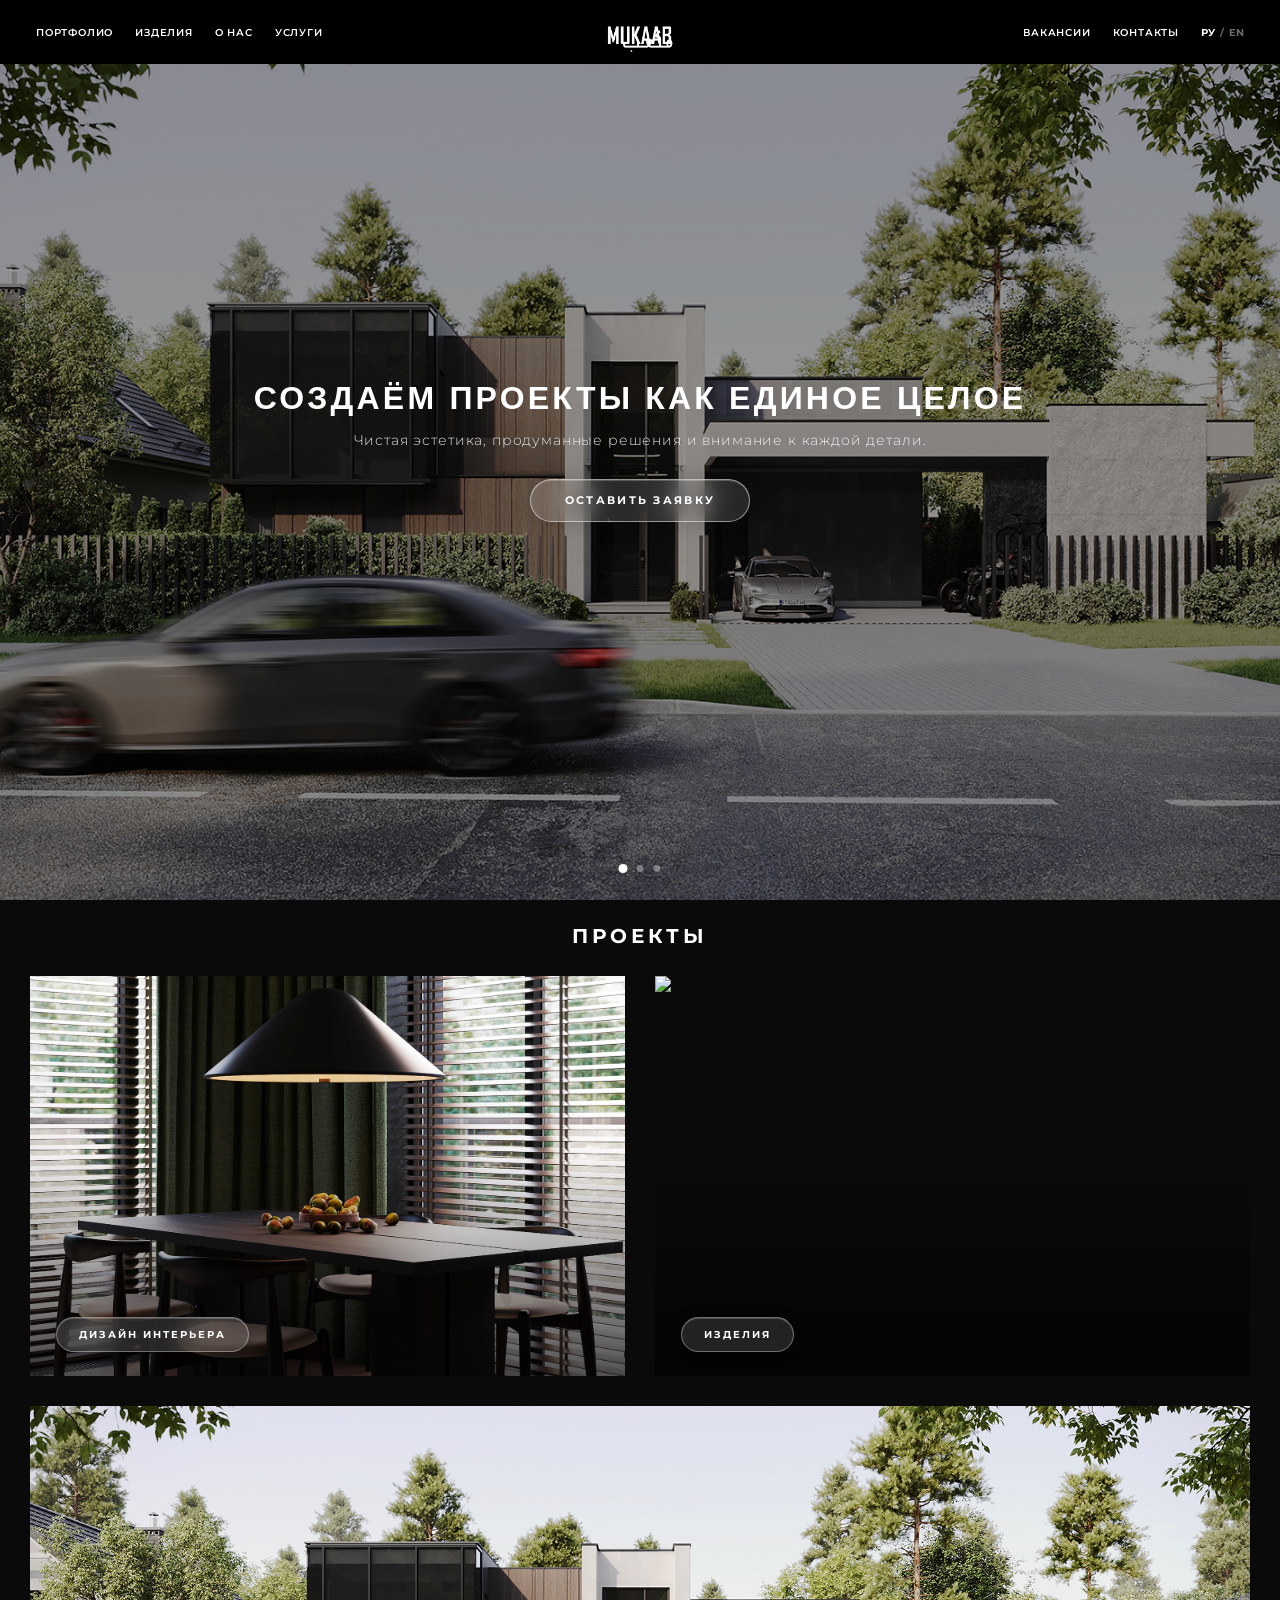
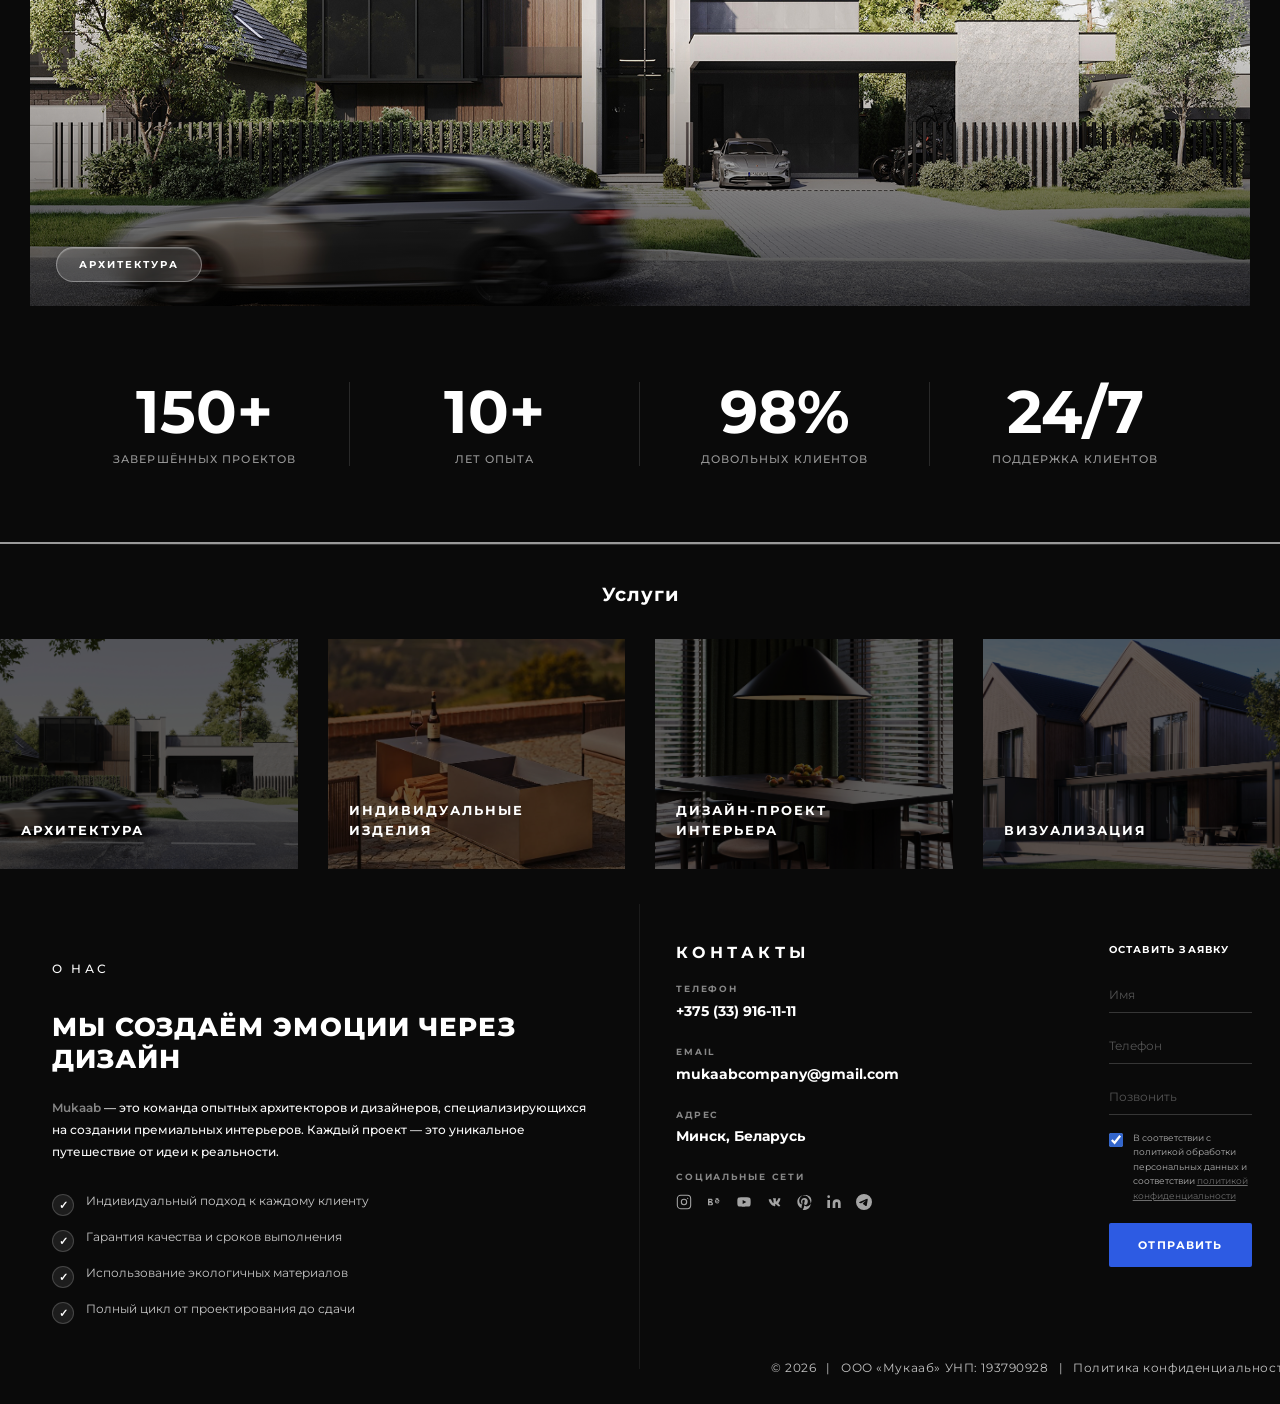
==== commit c2a60cc3: "Update index.html" ====
--- a/index.html
+++ b/index.html
@@ -20,27 +20,66 @@
   </div>
 
   <div class="nav-left">
-    <a href="#">Портфолио</a>
-    <a href="#">Изделия</a>
-    <a href="#">О нас</a>
-    <a href="#">Услуги</a>
-  </div>
-
-  <a href="#" class="nav-logo">
-    <img src="LOGO-2.png" alt="MUKAAB">
+
+    <a href="#"
+       data-i18n="nav-portfolio">
+       Портфолио
+    </a>
+  
+    <a href="#"
+       data-i18n="nav-products">
+       Изделия
+    </a>
+  
+    <a href="#"
+       data-i18n="nav-about">
+       О нас
+    </a>
+  
+    <a href="#"
+       data-i18n="nav-services">
+       Услуги
+    </a>
+  
+  </div>
+  
+  <a href="#"
+     class="nav-logo">
+  
+    <img src="LOGO-2.png"
+         alt="MUKAAB">
+  
   </a>
-
+  
   <div class="nav-right">
-    <a href="#">Вакансии</a>
-    <a href="#">Контакты</a>
-
+  
+    <a href="#"
+       data-i18n="nav-vacancies">
+       Вакансии
+    </a>
+  
+    <a href="#"
+       data-i18n="nav-contacts">
+       Контакты
+    </a>
+  
     <span class="nav-lang">
-      <span class="lang-btn active">РУ</span>
+  
+      <span class="lang-btn active"
+            onclick="changeLanguage('ru')">
+            РУ
+      </span>
+  
       <span class="nav-divider"> / </span>
-      <span class="lang-btn">EN</span>
+  
+      <span class="lang-btn"
+            onclick="changeLanguage('en')">
+            EN
+      </span>
+  
     </span>
-  </div>
-
+  
+  </div>
 </nav>
 
 <!-- HERO -->
@@ -245,7 +284,7 @@
     <!-- CARD 2 -->
     <div class="service-card"
           style="background-image:url('Open Fire - Röshults.jpg');">
-         <<h3 data-i18n="svc-custom">
+         <h3 data-i18n="svc-custom">
         Индивидуальные изделия
       </h3>
     
@@ -255,9 +294,9 @@
     <div class="service-card"
     style="background-image:url('5.jpg');">
 
-      <h3 data-i18n="svc-custom">
-        Дизайн интерьера
-      </h3>
+    <h3 data-i18n="svc-interior">
+      Дизайн интерьера
+    </h3>
 
     
     </div>
@@ -265,10 +304,9 @@
     <!-- CARD 4 -->
     <div class="service-card"
          style="background-image:url('3.jpg');">
-
-      <h3 data-i18n="svc-visual">
-        Визуализация
-      </h3>
+         <h3 data-i18n="svc-visual">
+          Визуализация
+        </h3>
 
     
     </div>
--- a/style.css
+++ b/style.css
@@ -28,7 +28,7 @@
 
   justify-content: space-between;
 
-  padding: 0 44px;
+  padding: 0 36px;
 
   height: 64px;
 
@@ -54,20 +54,20 @@
   box-shadow: 0 8px 32px rgba(0,0,0,0.35);
 }
 
-/* LEFT / RIGHT MENU */
+/* LEFT / RIGHT */
 
 .nav-left,
 .nav-right {
   display: flex;
 
-  gap: 34px;
-
   align-items: center;
 
+  gap: 22px;
+
   position: static;
 }
 
-/* MENU LINKS */
+/* LINKS */
 
 .nav-left a,
 .nav-right a {
@@ -75,22 +75,22 @@
 
   text-decoration: none;
 
-  font-size: 10.5px;
+  font-size: 10px;
 
   font-weight: 600;
 
-  letter-spacing: 0.14em;
+  letter-spacing: 0.08em;
 
   text-transform: uppercase;
 
-  opacity: 1;
+  white-space: nowrap;
 
   transition:
     opacity 0.3s,
     color 0.3s;
 }
 
-/* KEEP WHITE ON SCROLL */
+/* SCROLL */
 
 nav.scrolled .nav-left a,
 nav.scrolled .nav-right a {
@@ -103,9 +103,9 @@
 
 .nav-left a:hover,
 .nav-right a:hover {
+  color: #fff;
+
   opacity: 1;
-
-  color: #fff;
 }
 
 /* LOGO */
@@ -116,12 +116,10 @@
   left: 50%;
 
   transform: translateX(-50%);
-
-  margin-left: 0;
 }
 
 .nav-logo img {
-  height: 240px;
+  height: 250px;
 
   display: block;
 
@@ -138,9 +136,11 @@
 /* LANGUAGE */
 
 .nav-lang {
-  font-size: 13px;
+  font-size: 10px;
 
   font-weight: 700;
+
+  white-space: nowrap;
 }
 
 .nav-lang span.lang-btn {
@@ -154,7 +154,7 @@
 }
 
 .nav-lang span.lang-btn.active {
-  color: #f5f3f3;
+  color: #fff;
 
   font-weight: 700;
 }
@@ -213,13 +213,13 @@
     height: 60px;
   }
 
-  /* BURGER SHOW */
+  /* BURGER */
 
   .burger {
     display: block;
   }
 
-  /* MOBILE MENU */
+  /* MENU */
 
   .nav-left,
   .nav-right {
@@ -262,17 +262,15 @@
     font-size: 14px;
 
     letter-spacing: 0.08em;
-
-    opacity: 1;
-  }
-
-  /* LOGO */
+  }
+
+  /* MOBILE LOGO */
 
   .nav-logo img {
-    height: 100px;
-  }
-
-  /* LANGUAGE */
+    height: 95px;
+  }
+
+  /* MOBILE LANGUAGE */
 
   .nav-lang {
     font-size: 12px;
